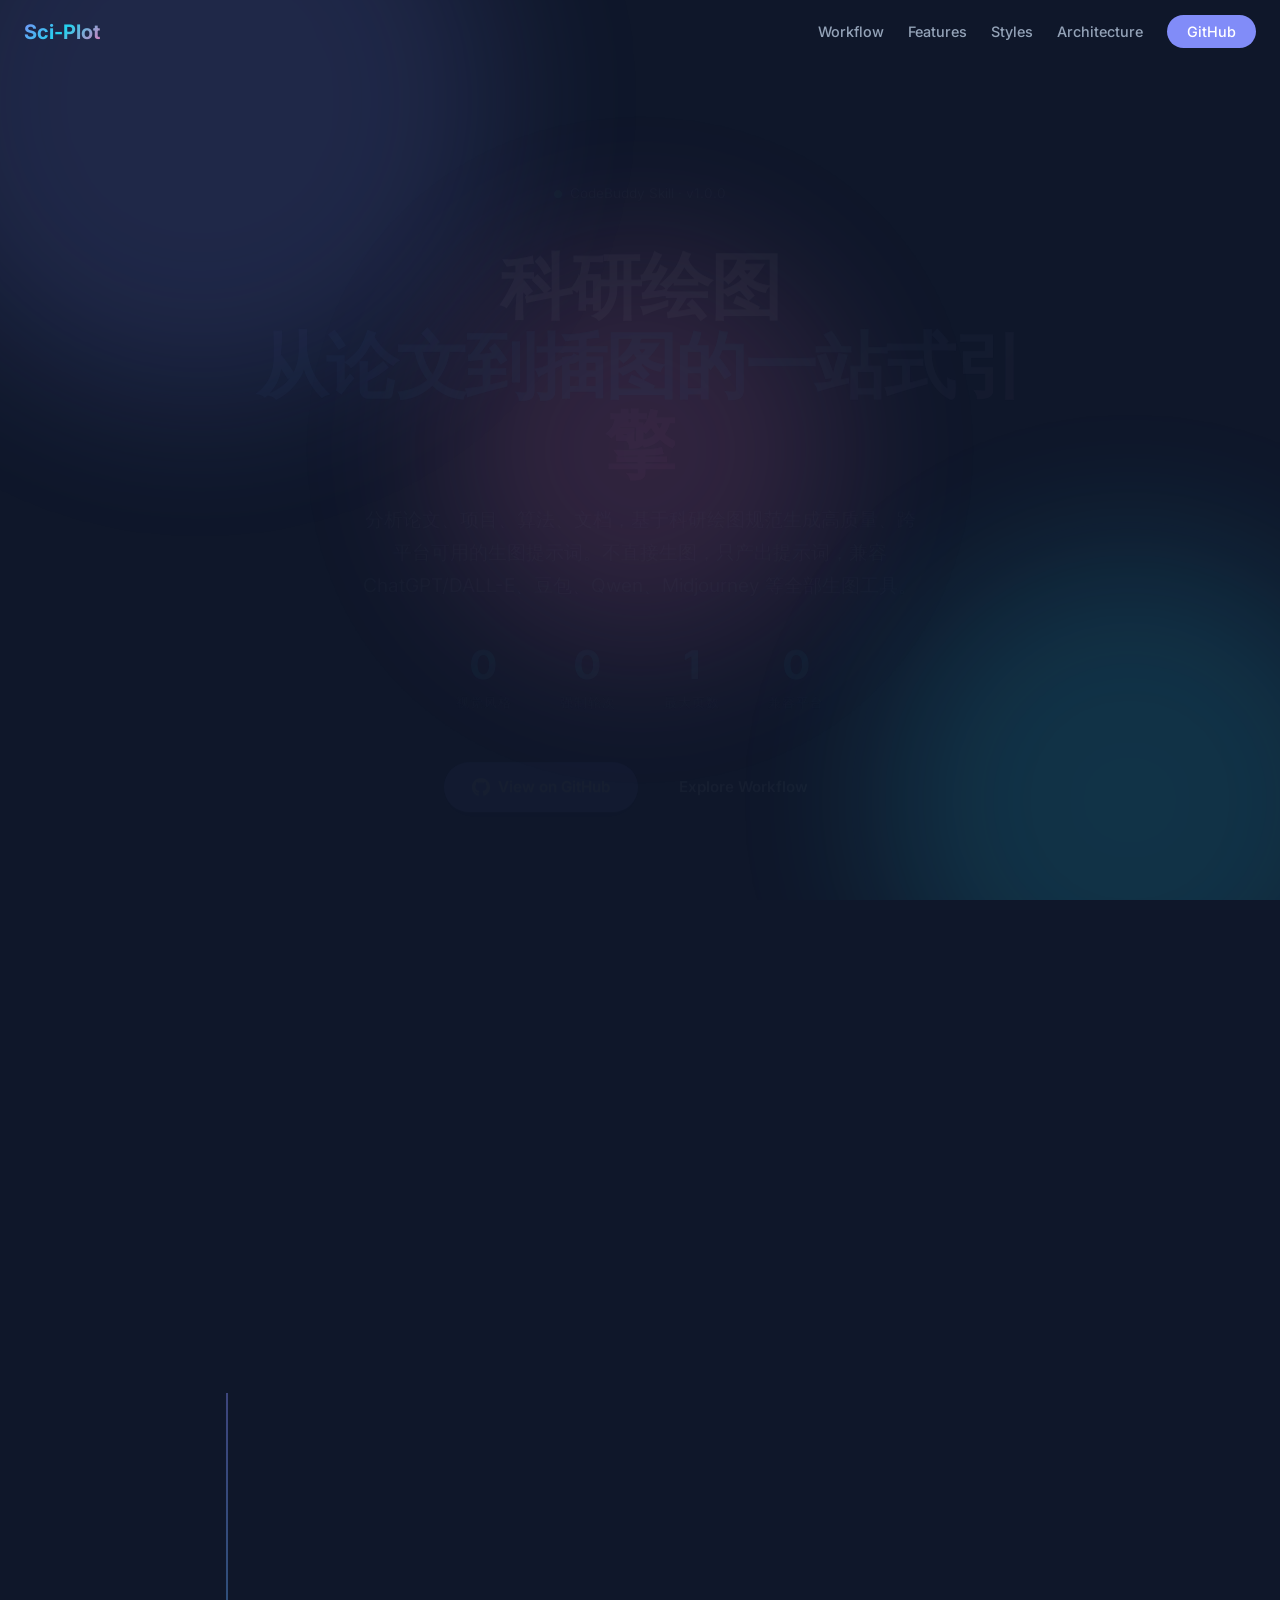
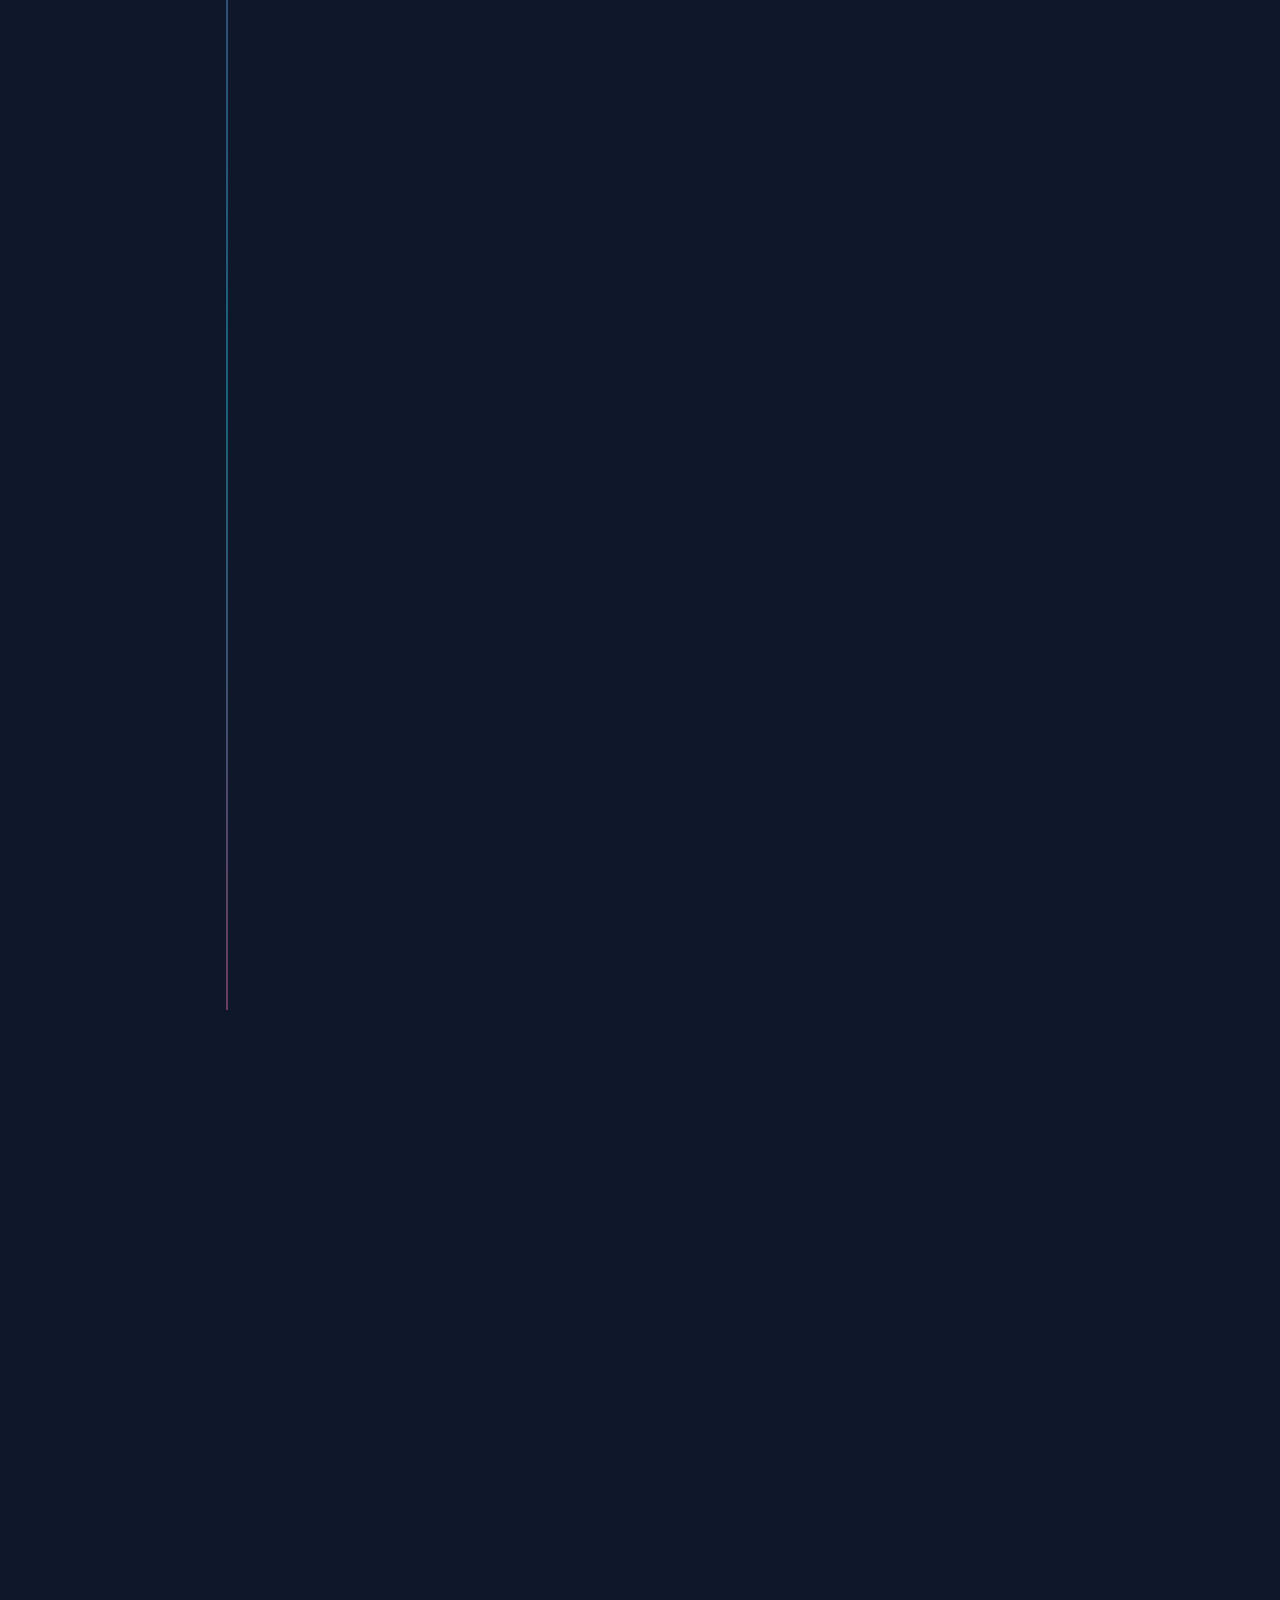
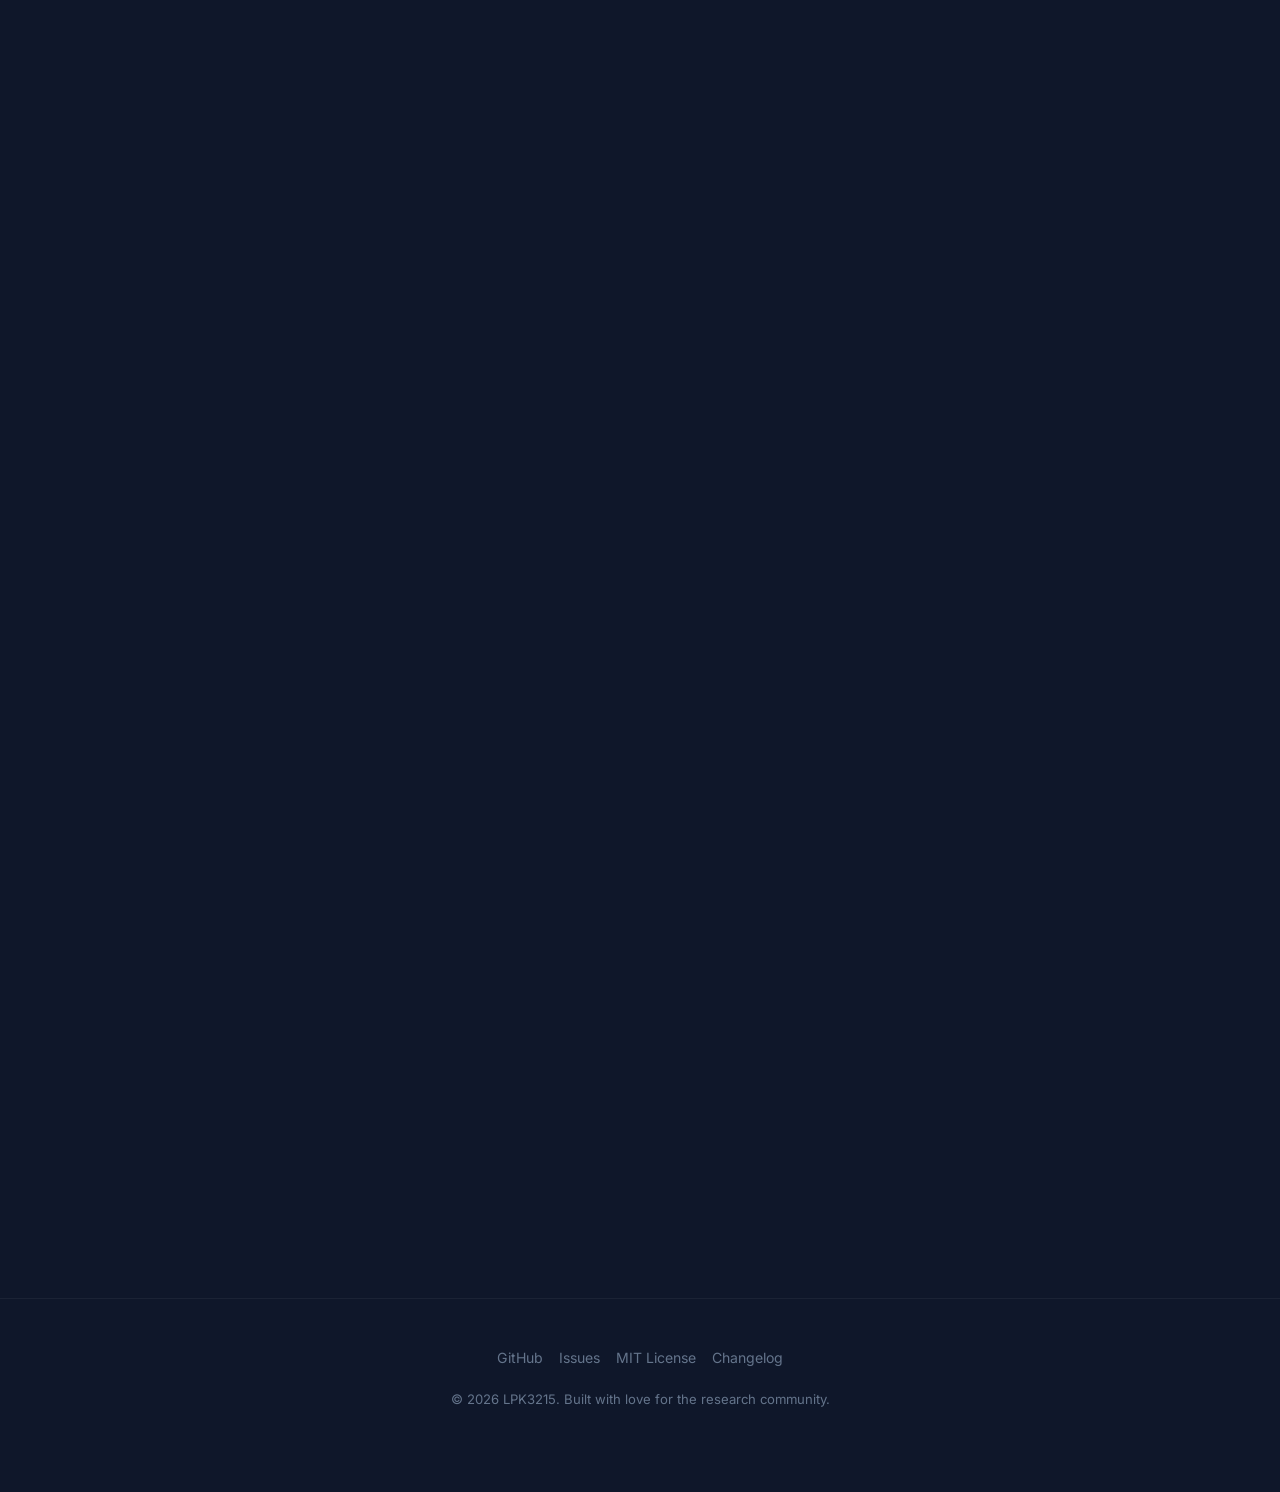
==== index.html @ 409556b0 "feat: add index.html redirect and live demo links - Added index.html as landing page with auto-redir" ====
<!DOCTYPE html>
<html lang="en">
<head>
  <meta charset="UTF-8">
  <meta http-equiv="refresh" content="0; url=project_overview.html">
  <meta name="viewport" content="width=device-width, initial-scale=1.0">
  <title>Sci-Plot - Scientific Figure Prompt Engine</title>
  <style>
    body {
      margin: 0;
      padding: 0;
      font-family: -apple-system, BlinkMacSystemFont, "Segoe UI", Roboto, sans-serif;
      background: linear-gradient(135deg, #0f172a 0%, #1e293b 100%);
      color: #e2e8f0;
      display: flex;
      align-items: center;
      justify-content: center;
      height: 100vh;
      text-align: center;
    }
    .container {
      max-width: 600px;
      padding: 2rem;
    }
    h1 {
      font-size: 2.5rem;
      margin-bottom: 1rem;
      background: linear-gradient(135deg, #818cf8 0%, #c084fc 100%);
      -webkit-background-clip: text;
      -webkit-text-fill-color: transparent;
      background-clip: text;
    }
    p {
      font-size: 1.1rem;
      color: #94a3b8;
      margin-bottom: 2rem;
    }
    .spinner {
      width: 40px;
      height: 40px;
      margin: 0 auto;
      border: 4px solid rgba(129, 140, 248, 0.2);
      border-top-color: #818cf8;
      border-radius: 50%;
      animation: spin 1s linear infinite;
    }
    @keyframes spin {
      to { transform: rotate(360deg); }
    }
    a {
      color: #818cf8;
      text-decoration: none;
    }
    a:hover {
      text-decoration: underline;
    }
  </style>
</head>
<body>
  <div class="container">
    <h1>Sci-Plot</h1>
    <p>Scientific Figure Prompt Engine</p>
    <div class="spinner"></div>
    <p style="margin-top: 2rem; font-size: 0.9rem;">
      Redirecting to project overview...<br>
      If not redirected, <a href="project_overview.html">click here</a>
    </p>
  </div>
</body>
</html>
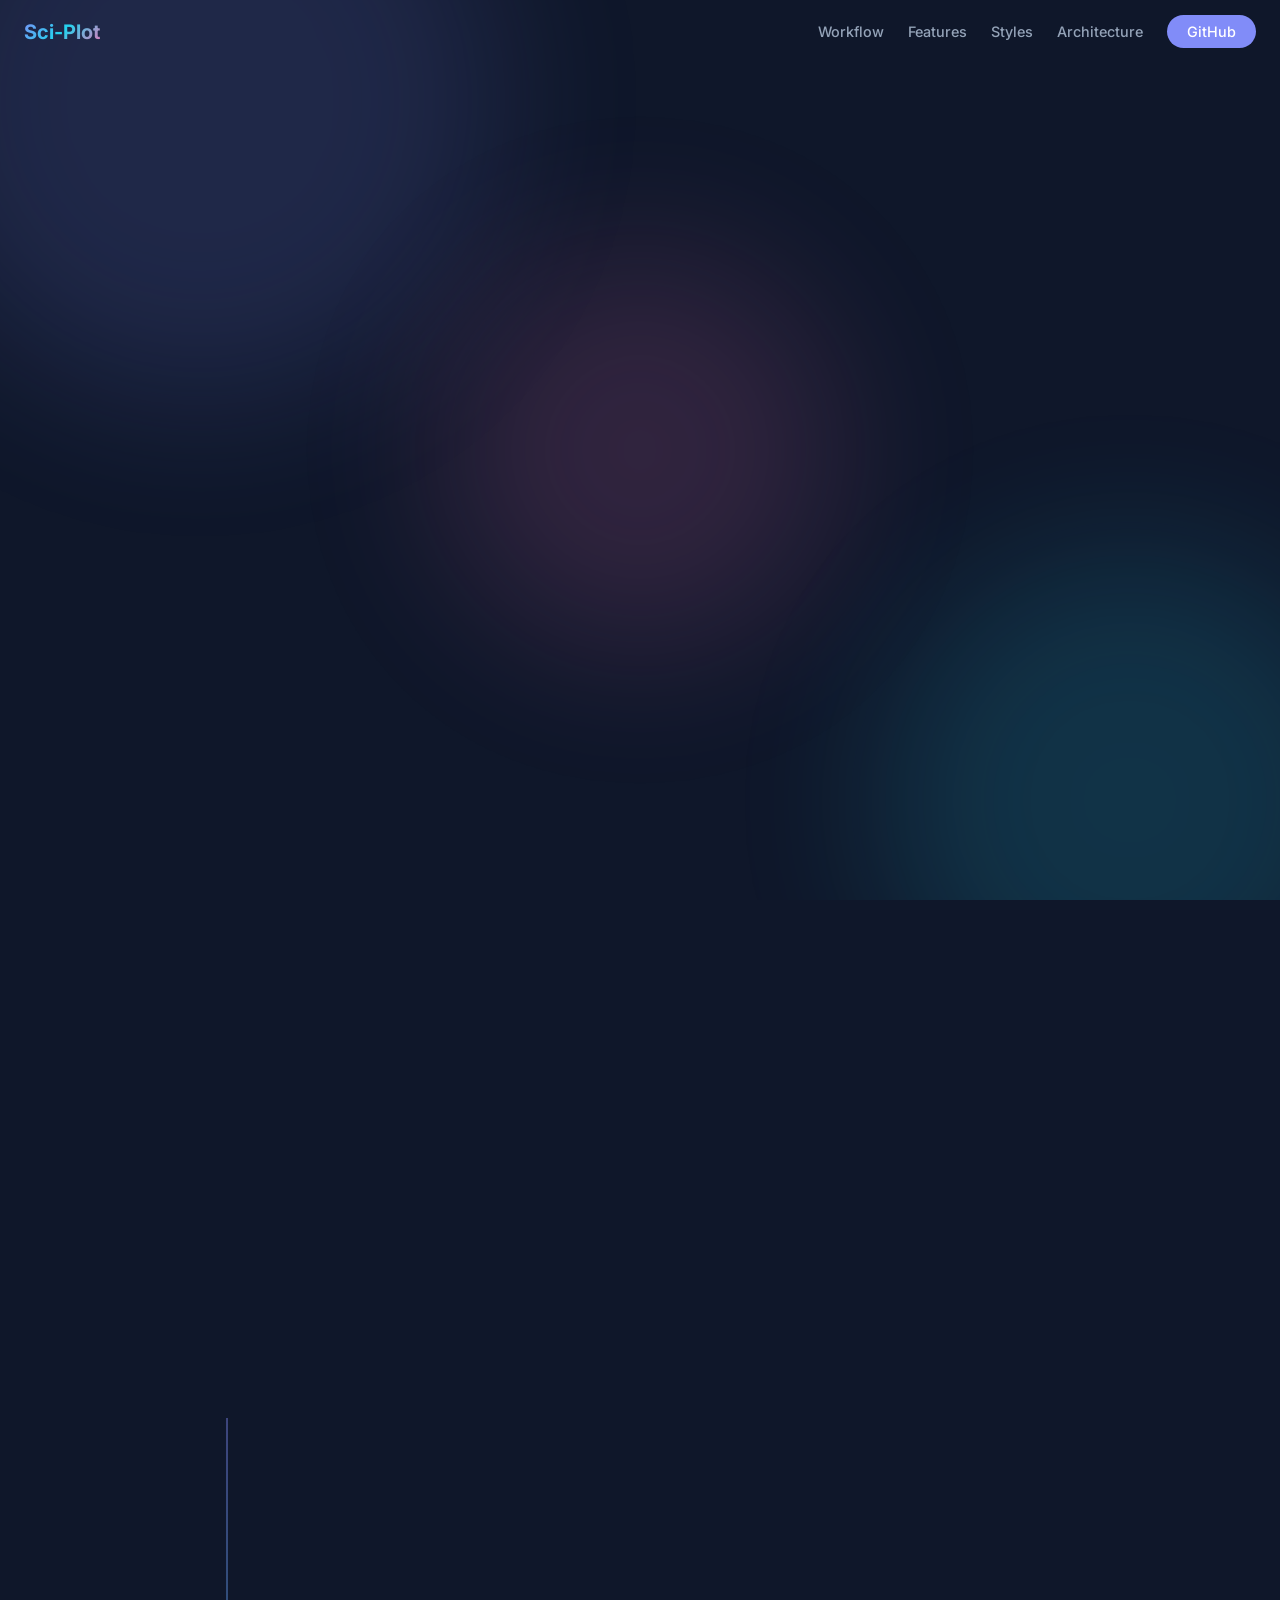
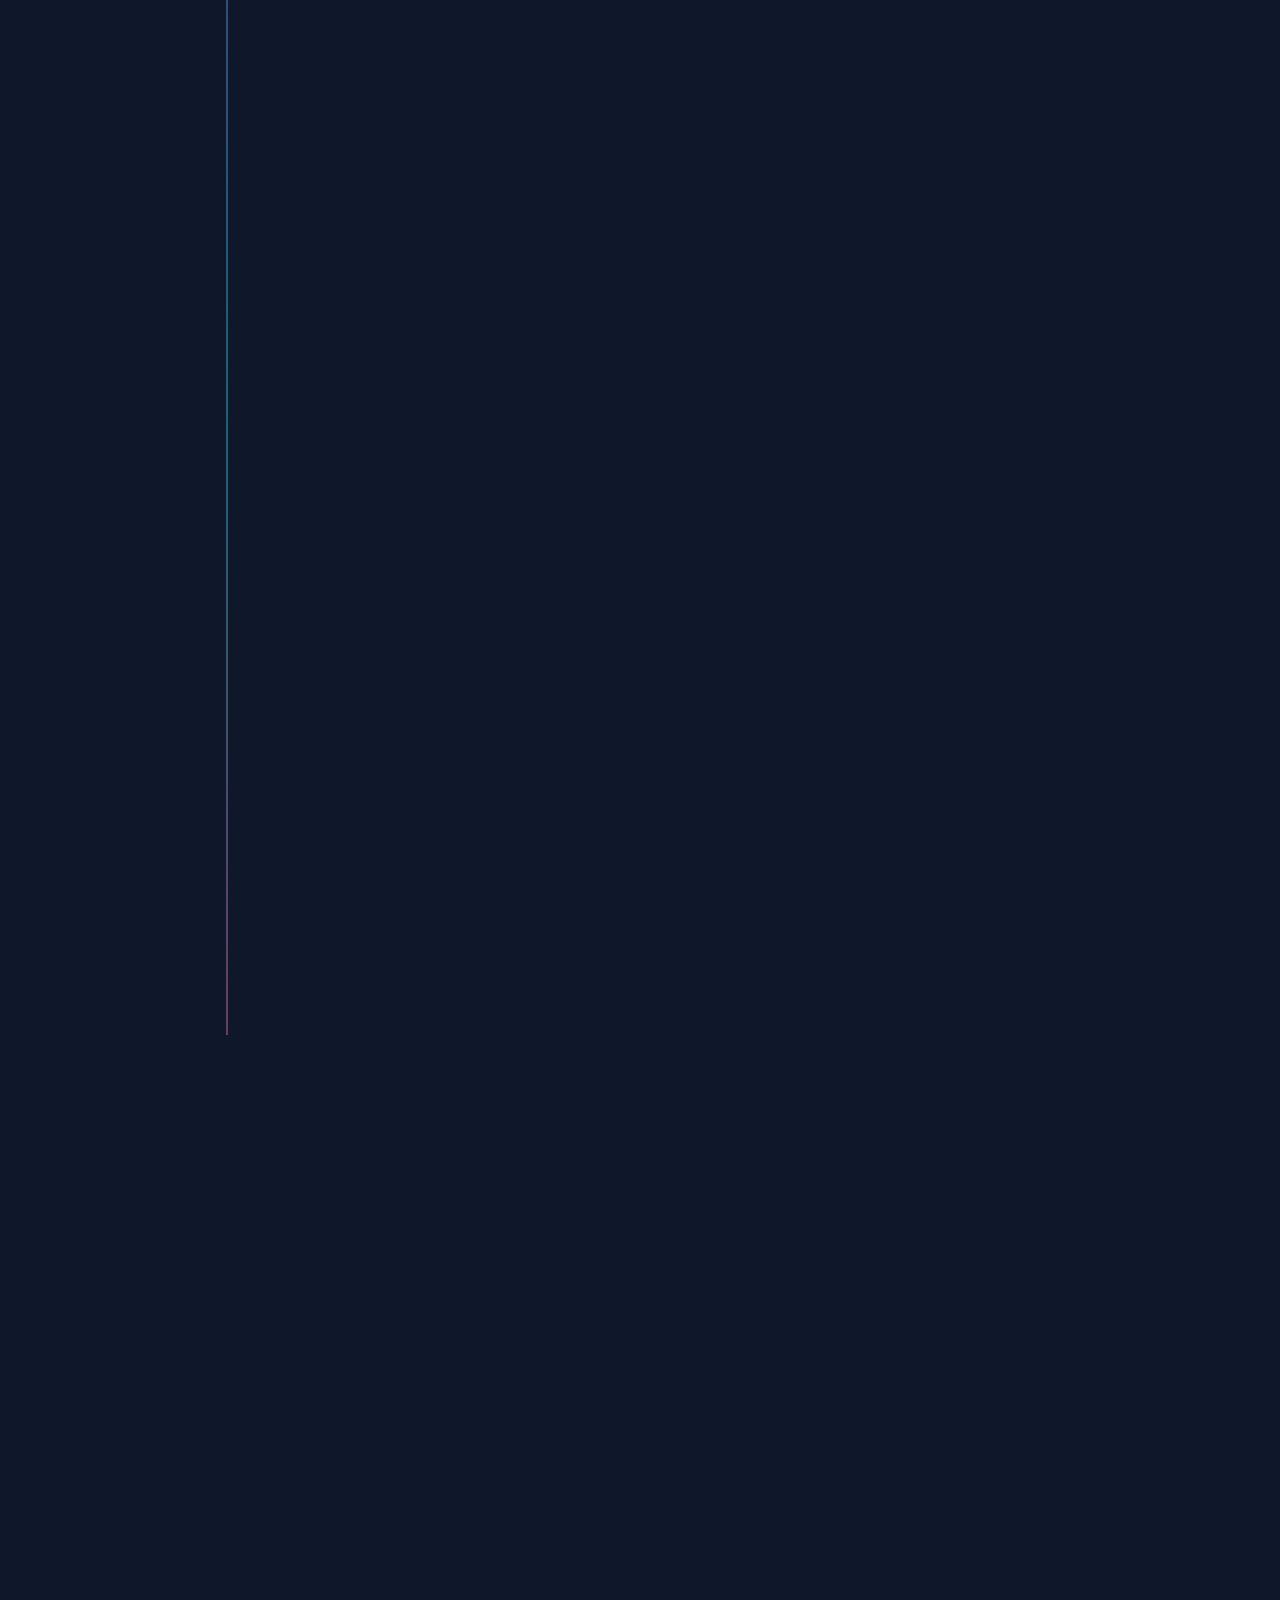
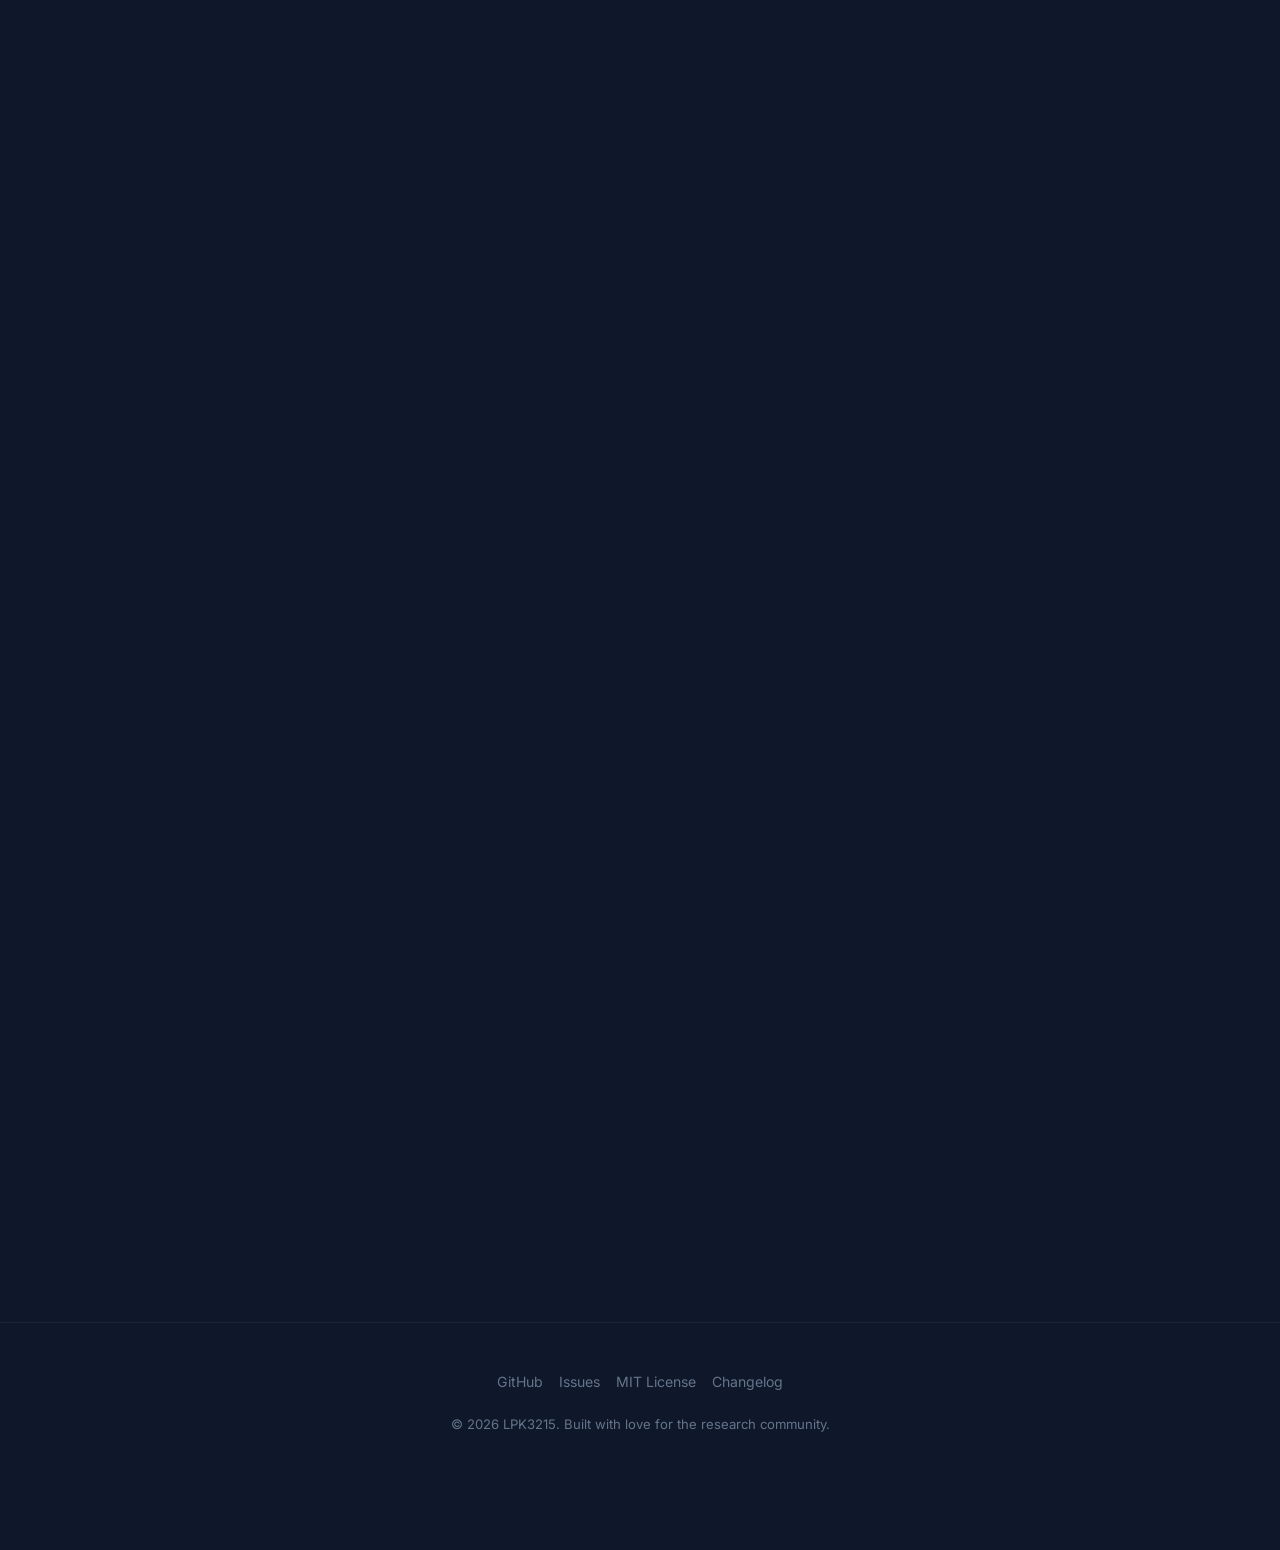
==== commit 7b327084: "feat: add SEO/OG meta tags for social sharing and minor fixes - Add Open Graph, Twitter Card, and SE" ====
--- a/index.html
+++ b/index.html
@@ -5,6 +5,8 @@
   <meta http-equiv="refresh" content="0; url=project_overview.html">
   <meta name="viewport" content="width=device-width, initial-scale=1.0">
   <title>Sci-Plot - Scientific Figure Prompt Engine</title>
+  <meta name="description" content="Sci-Plot — Scientific figure prompt engine. From paper to figure, one stop.">
+  <link rel="icon" type="image/svg+xml" href="data:image/svg+xml,%3Csvg xmlns='http://www.w3.org/2000/svg' viewBox='0 0 100 100'%3E%3Ctext y='.9em' font-size='90'%3E📊%3C/text%3E%3C/svg%3E">
   <style>
     body {
       margin: 0;
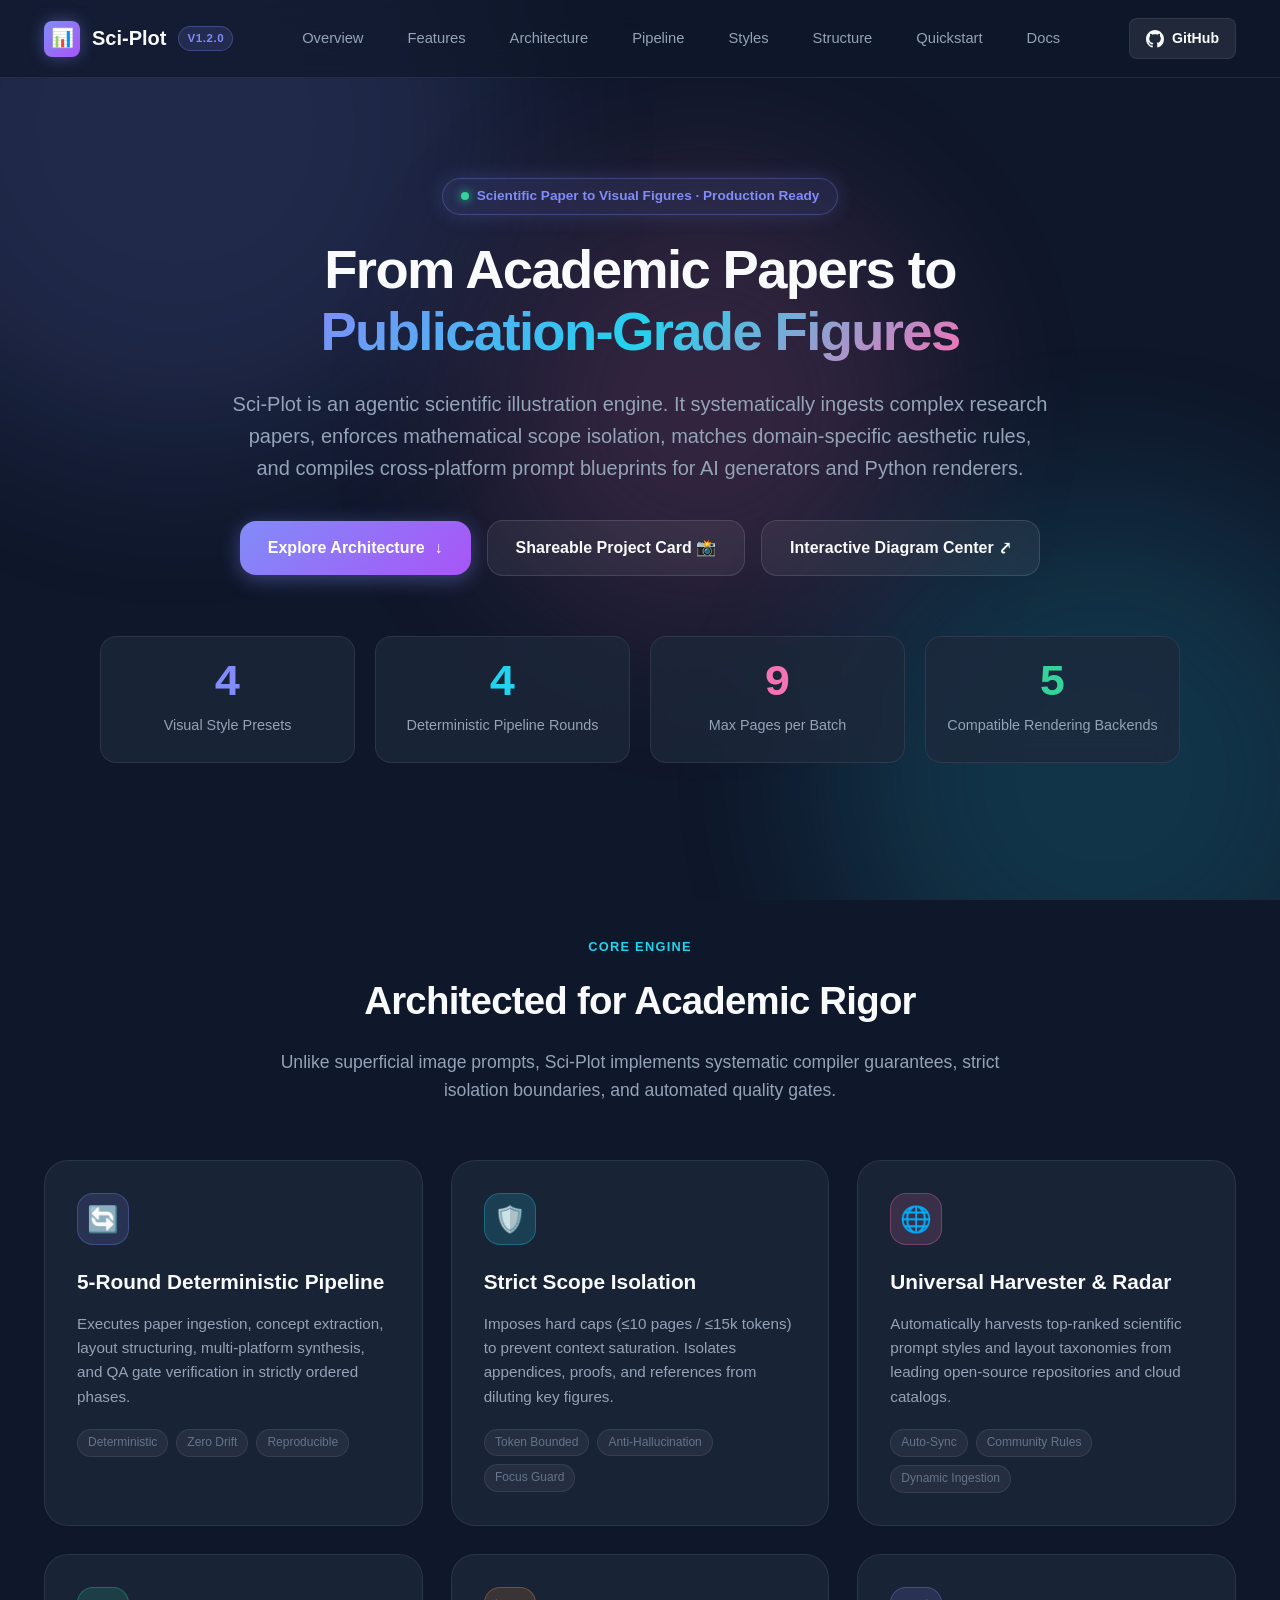
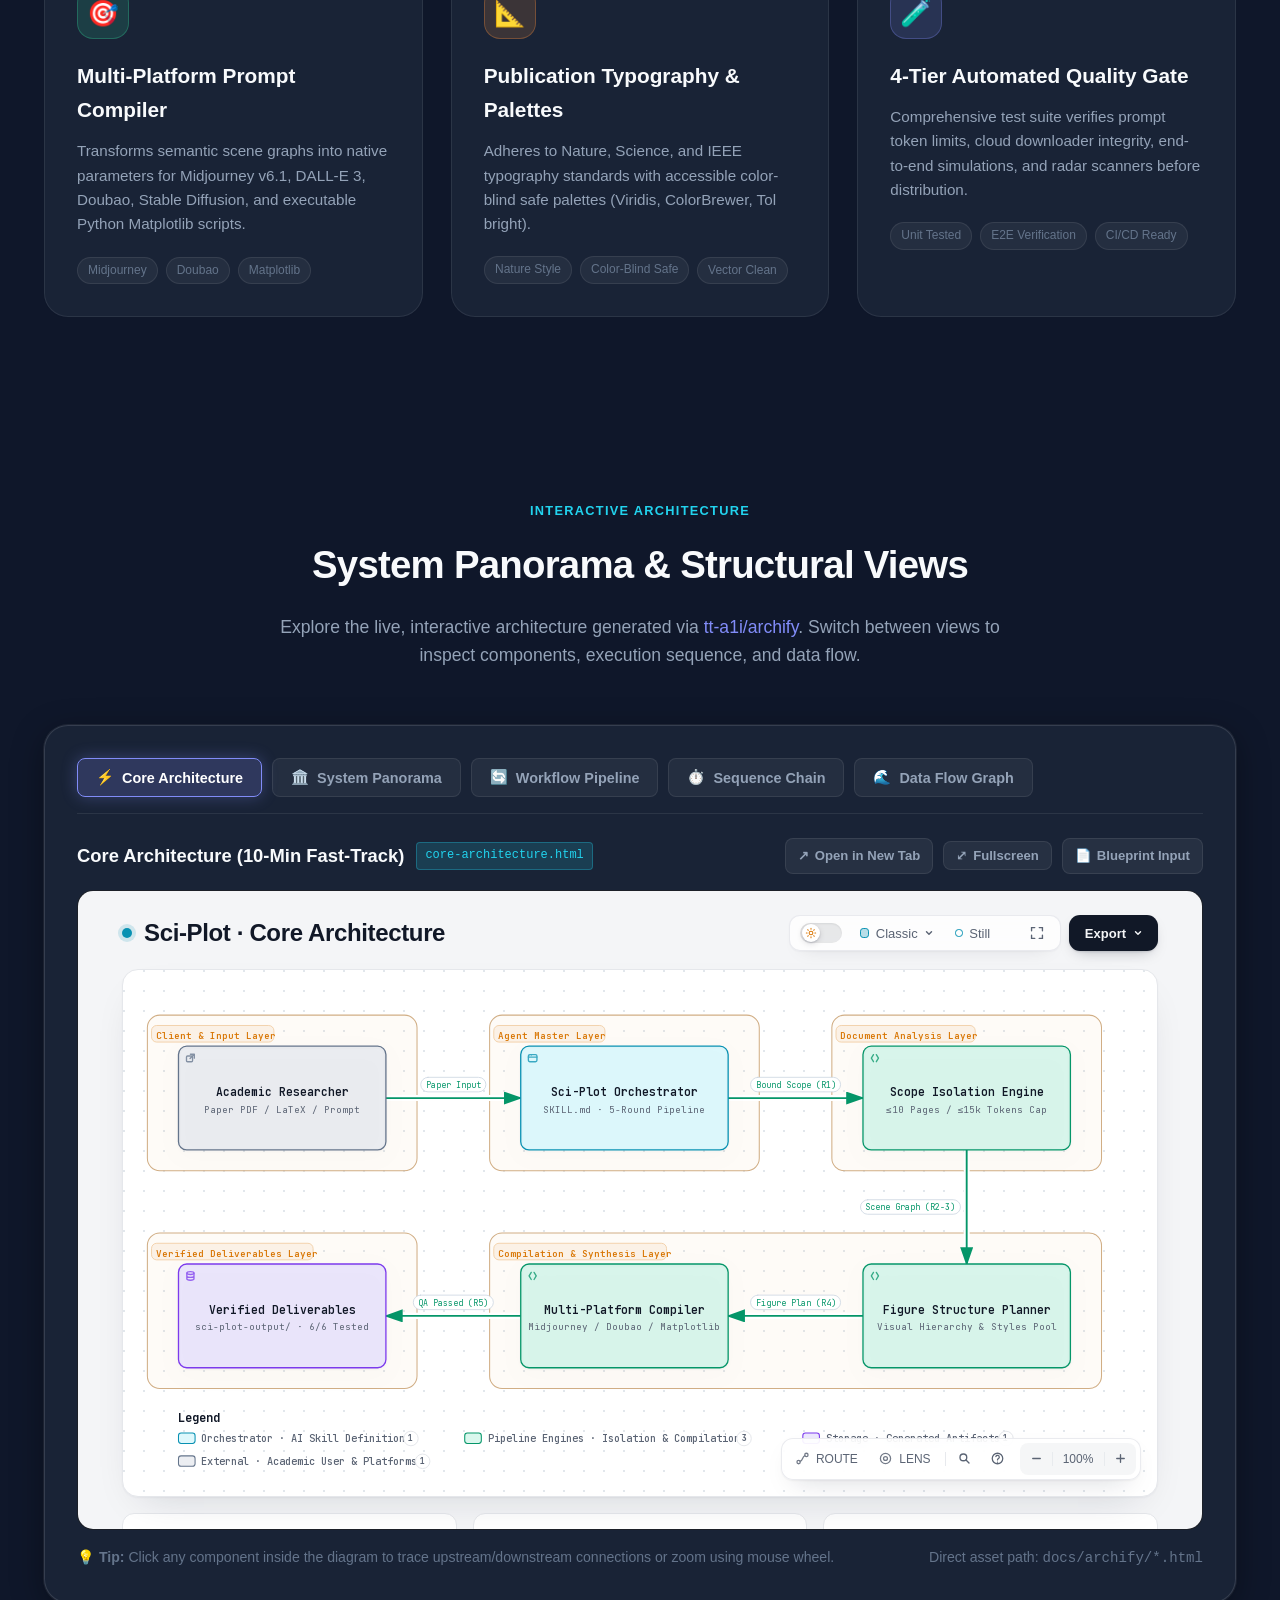
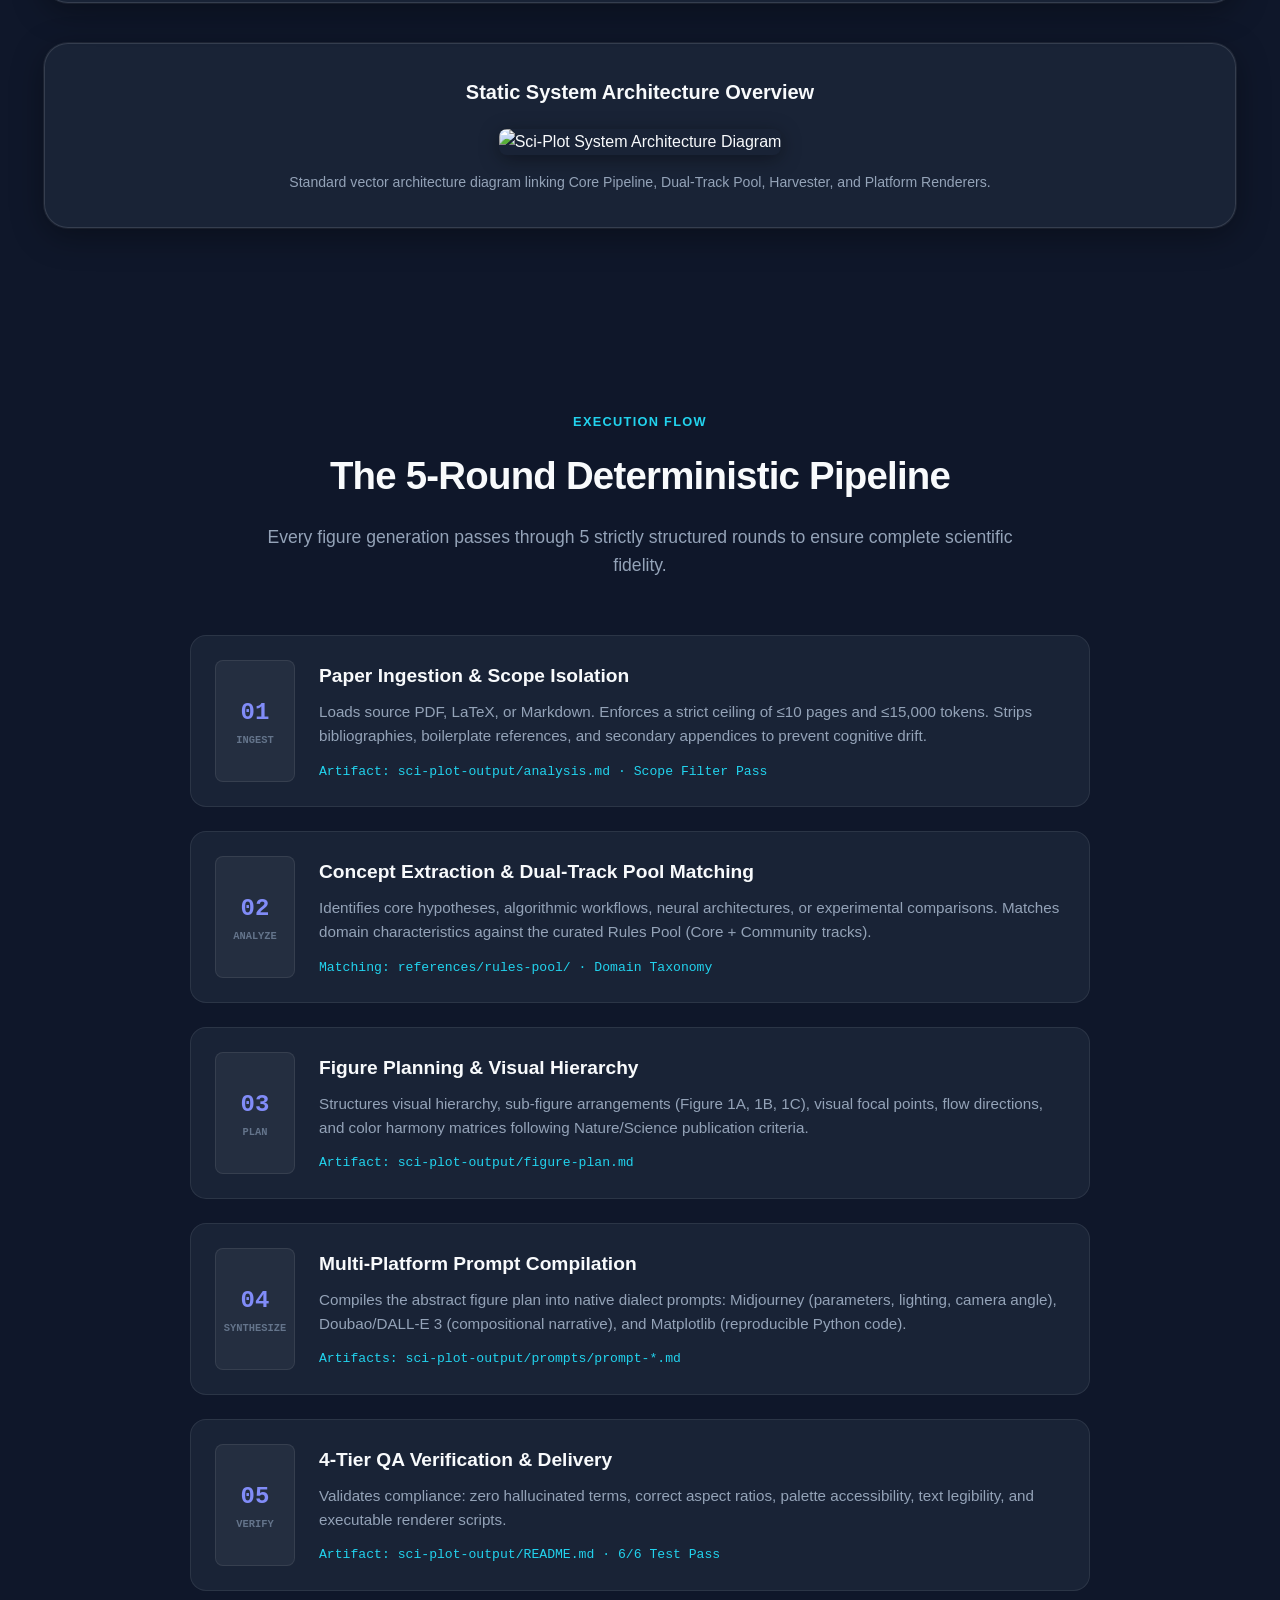
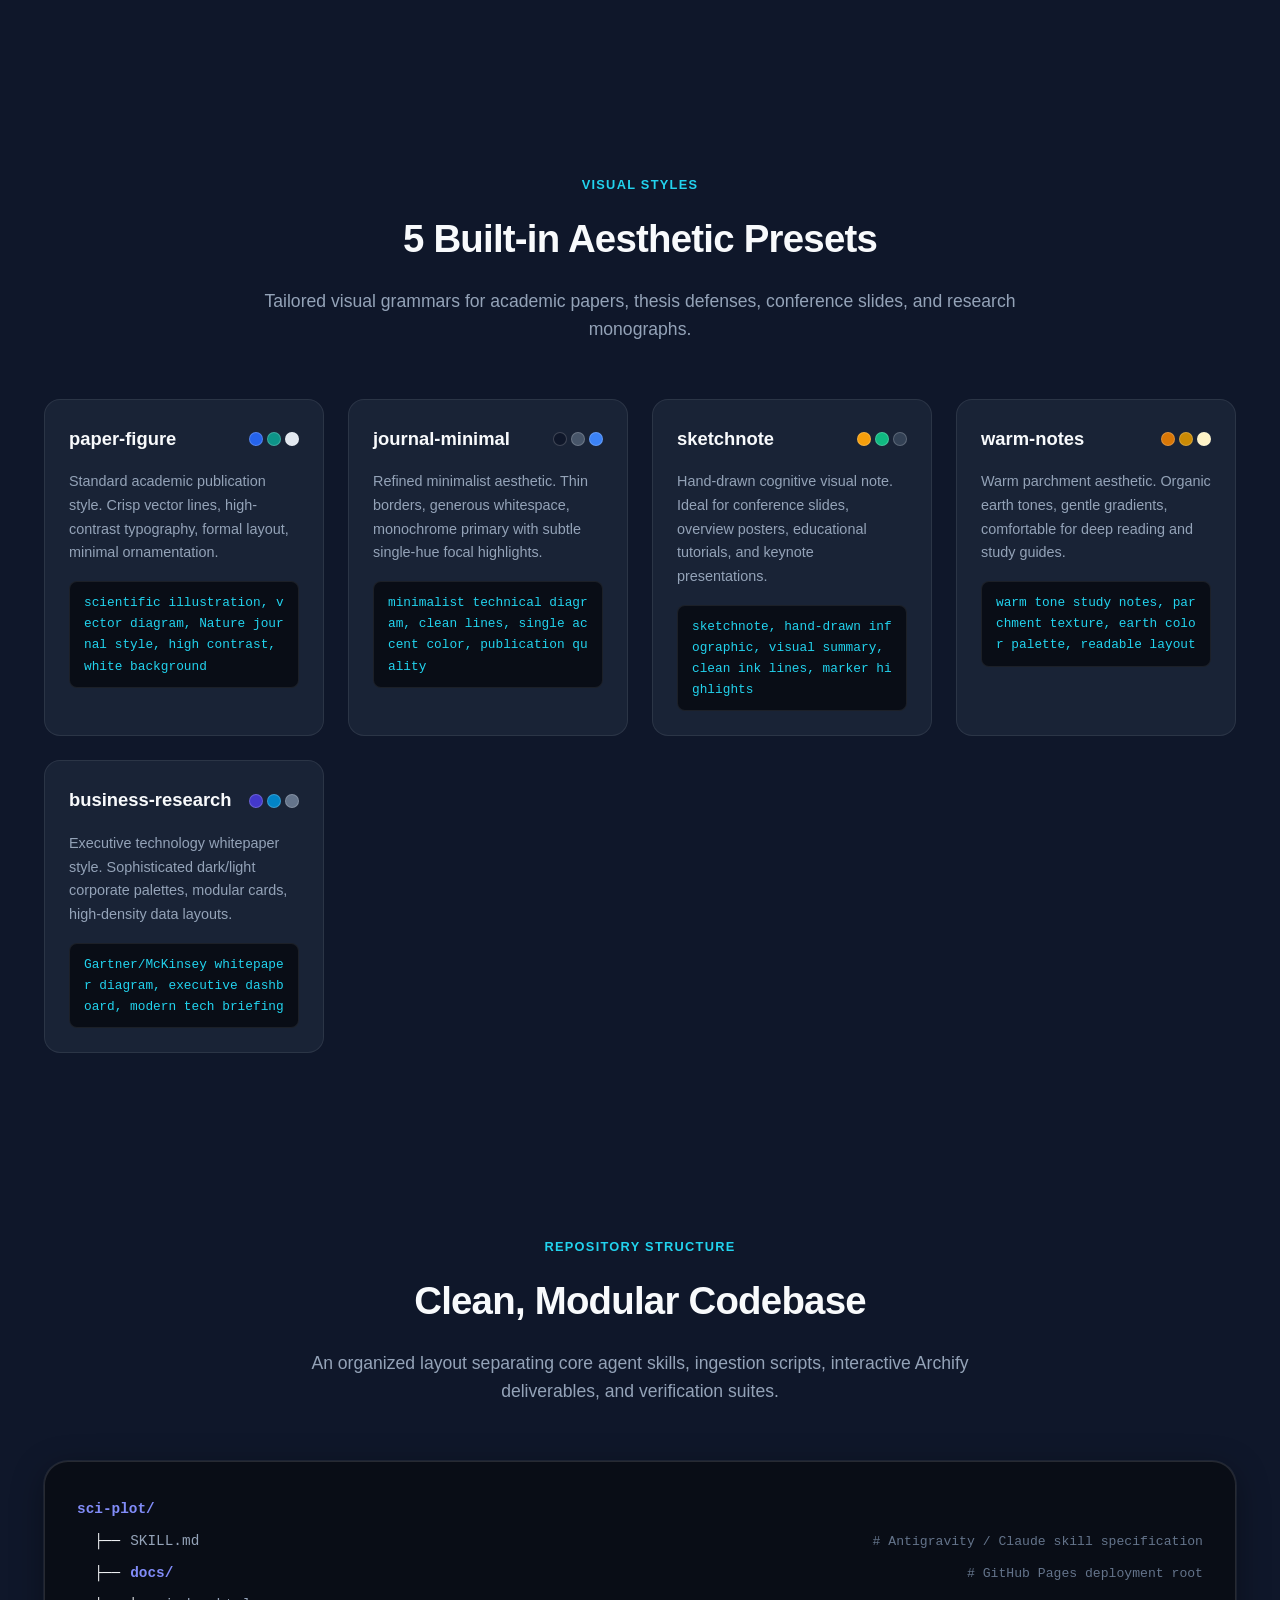
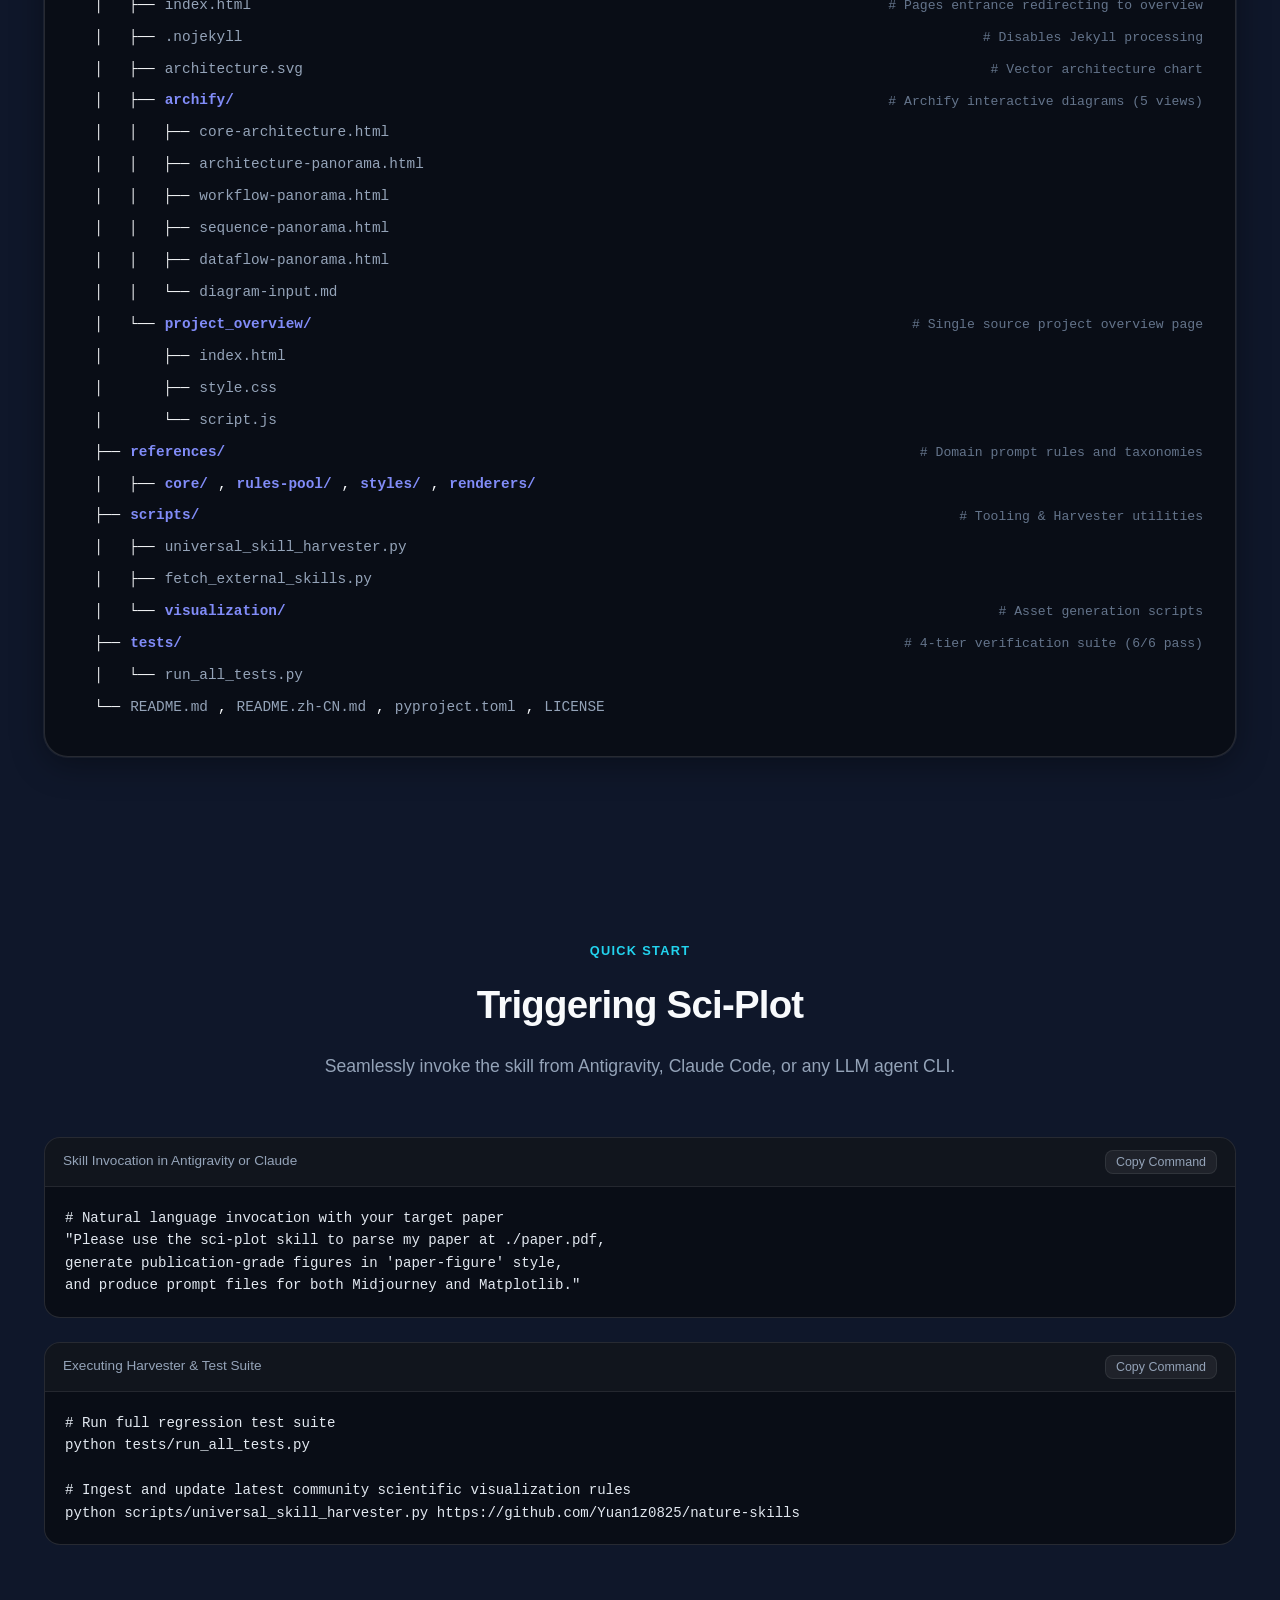
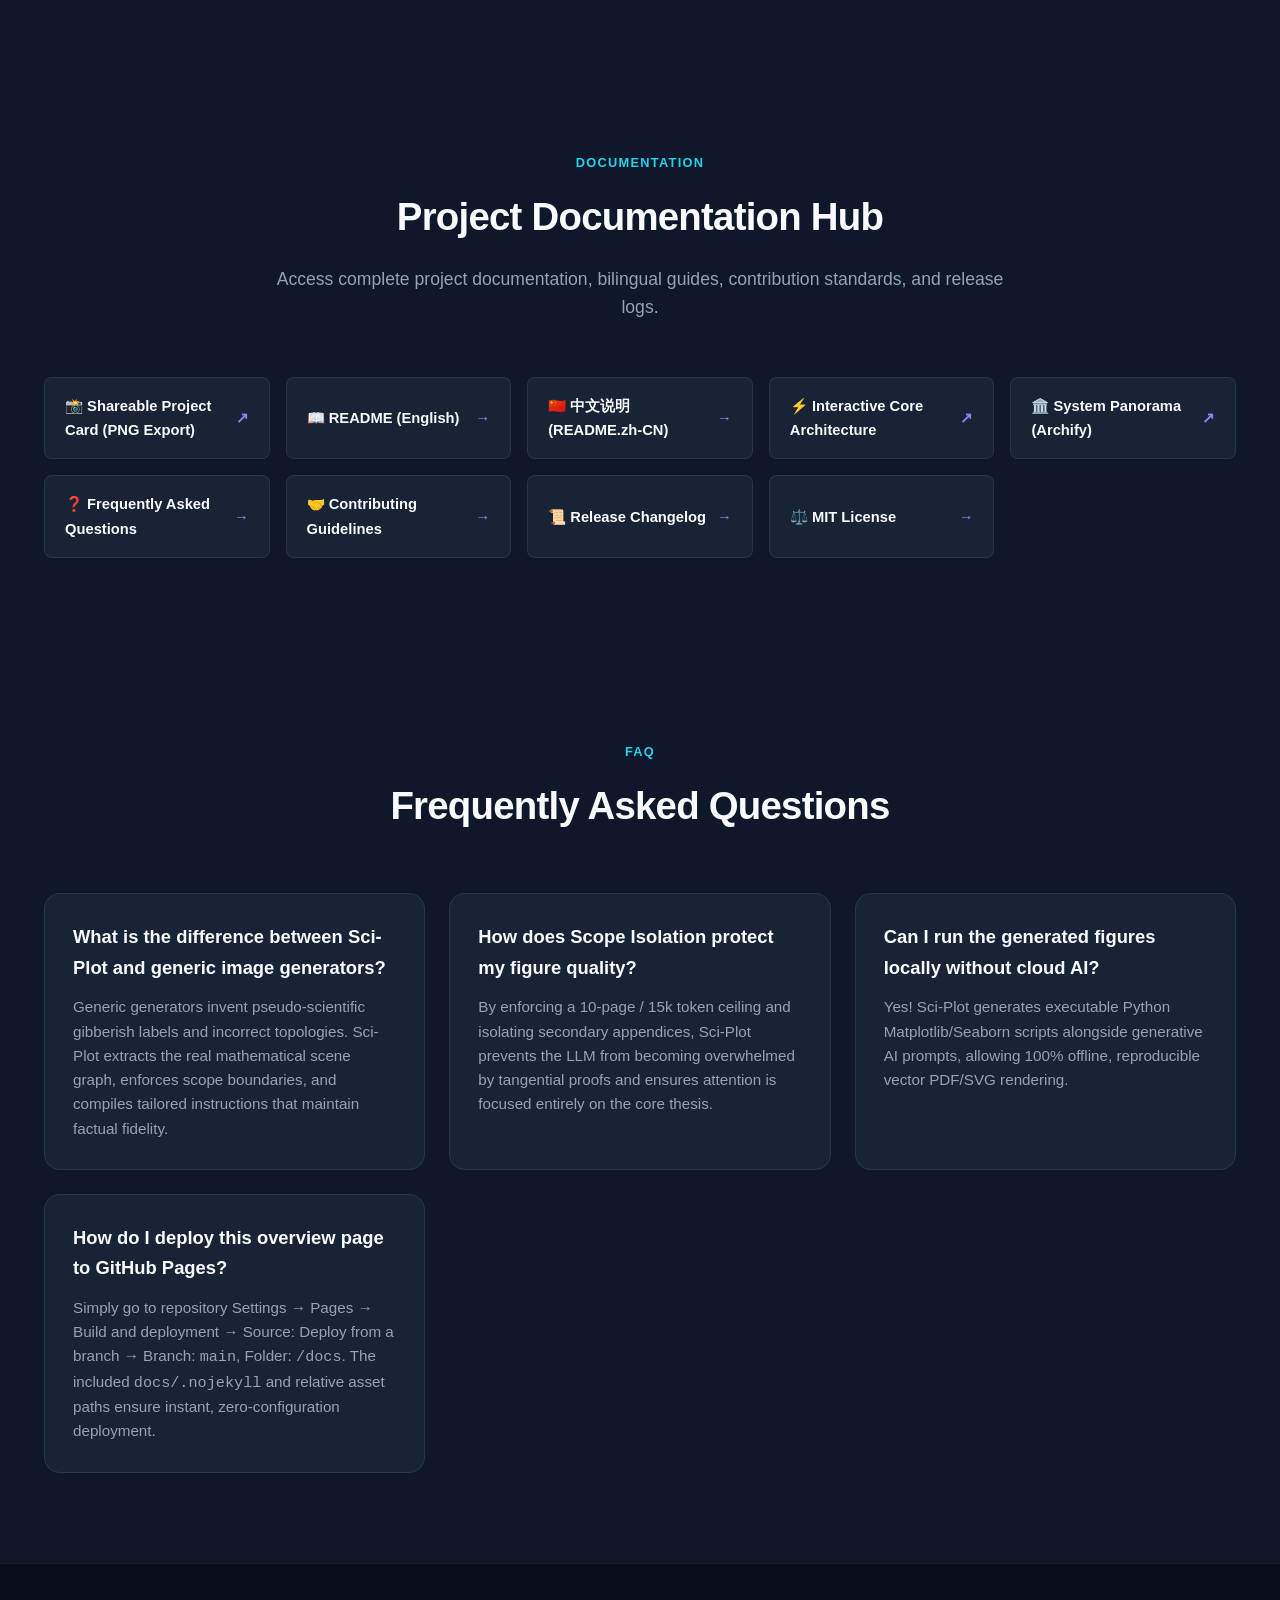
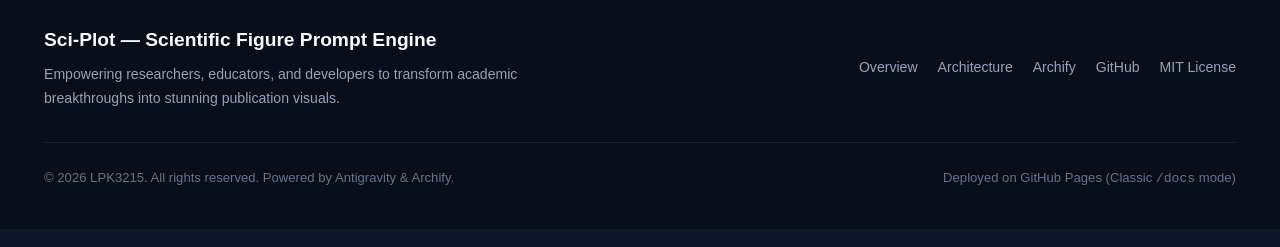
==== commit aad44edc: "docs: standardize open source documentation, archify interactive diagrams, and project overview for " ====
--- a/index.html
+++ b/index.html
@@ -2,7 +2,7 @@
 <html lang="en">
 <head>
   <meta charset="UTF-8">
-  <meta http-equiv="refresh" content="0; url=project_overview.html">
+  <meta http-equiv="refresh" content="0; url=docs/index.html">
   <meta name="viewport" content="width=device-width, initial-scale=1.0">
   <title>Sci-Plot - Scientific Figure Prompt Engine</title>
   <meta name="description" content="Sci-Plot — Scientific figure prompt engine. From paper to figure, one stop.">
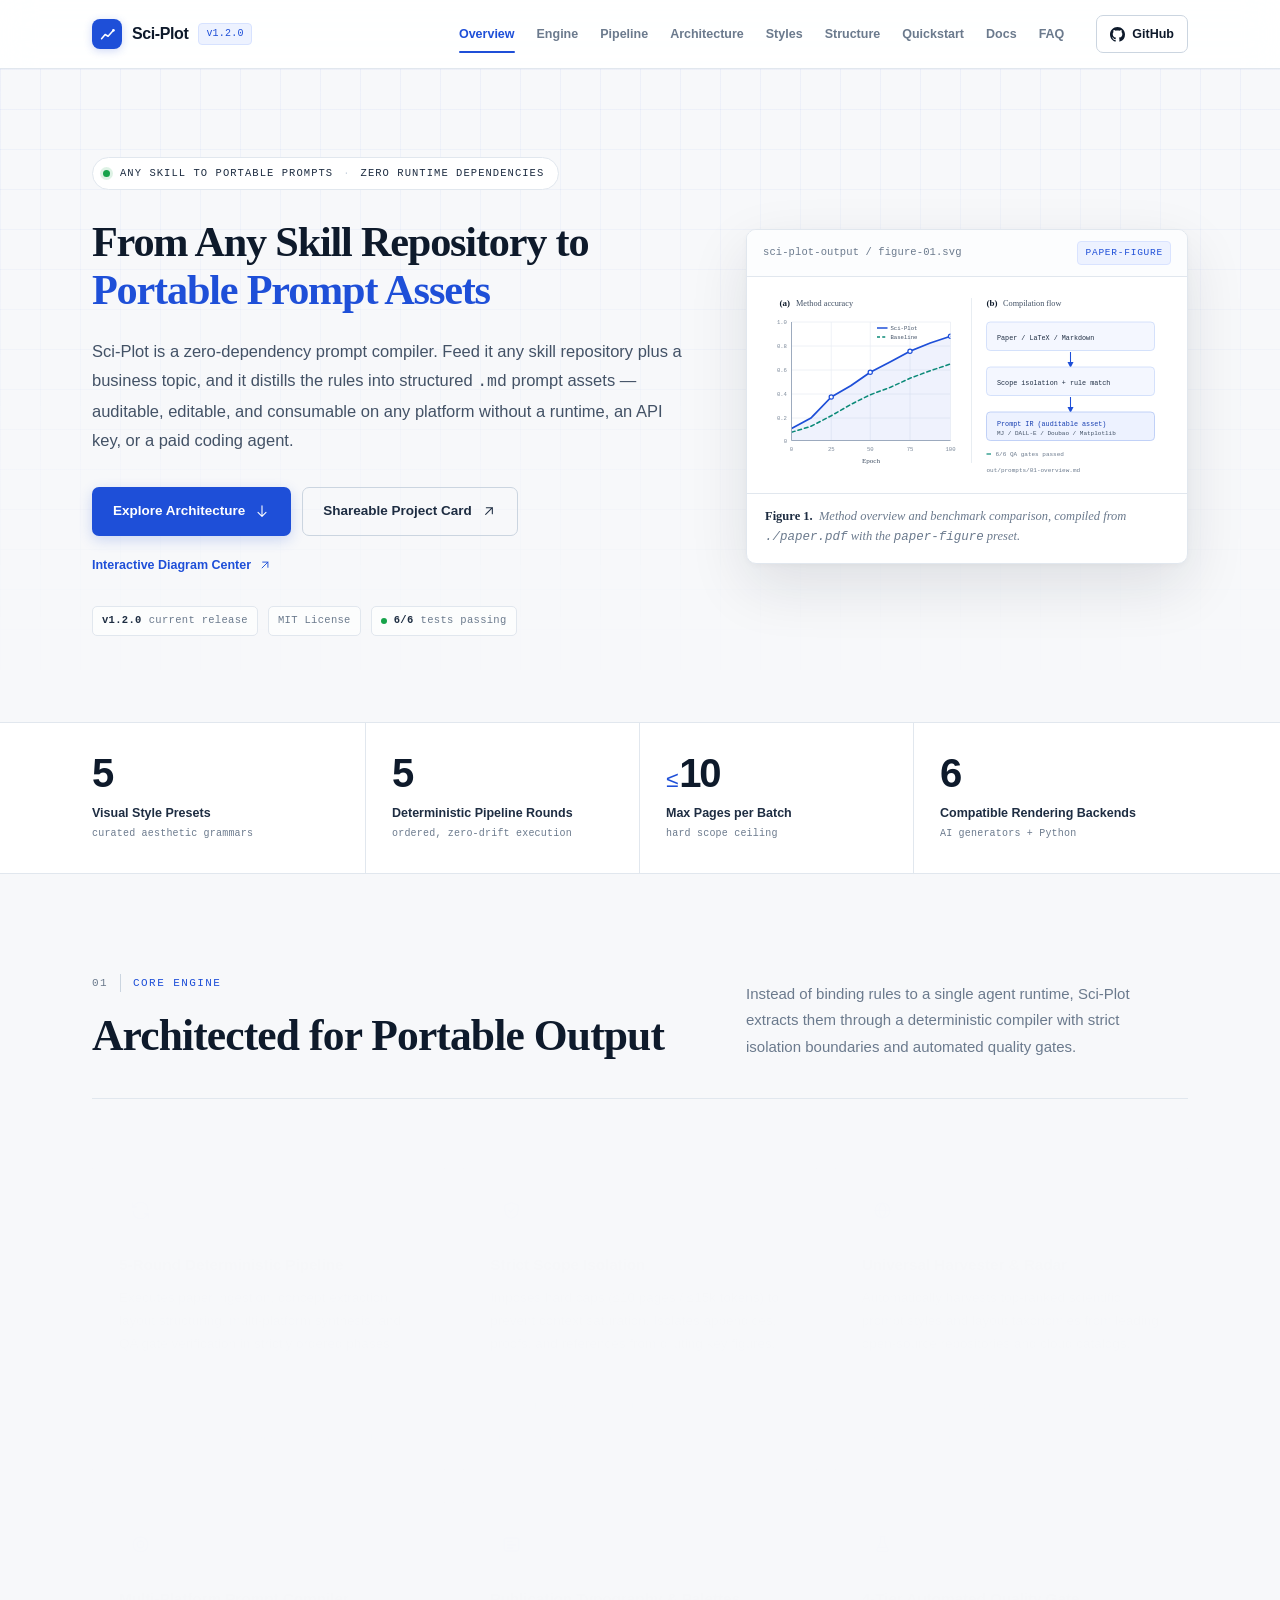
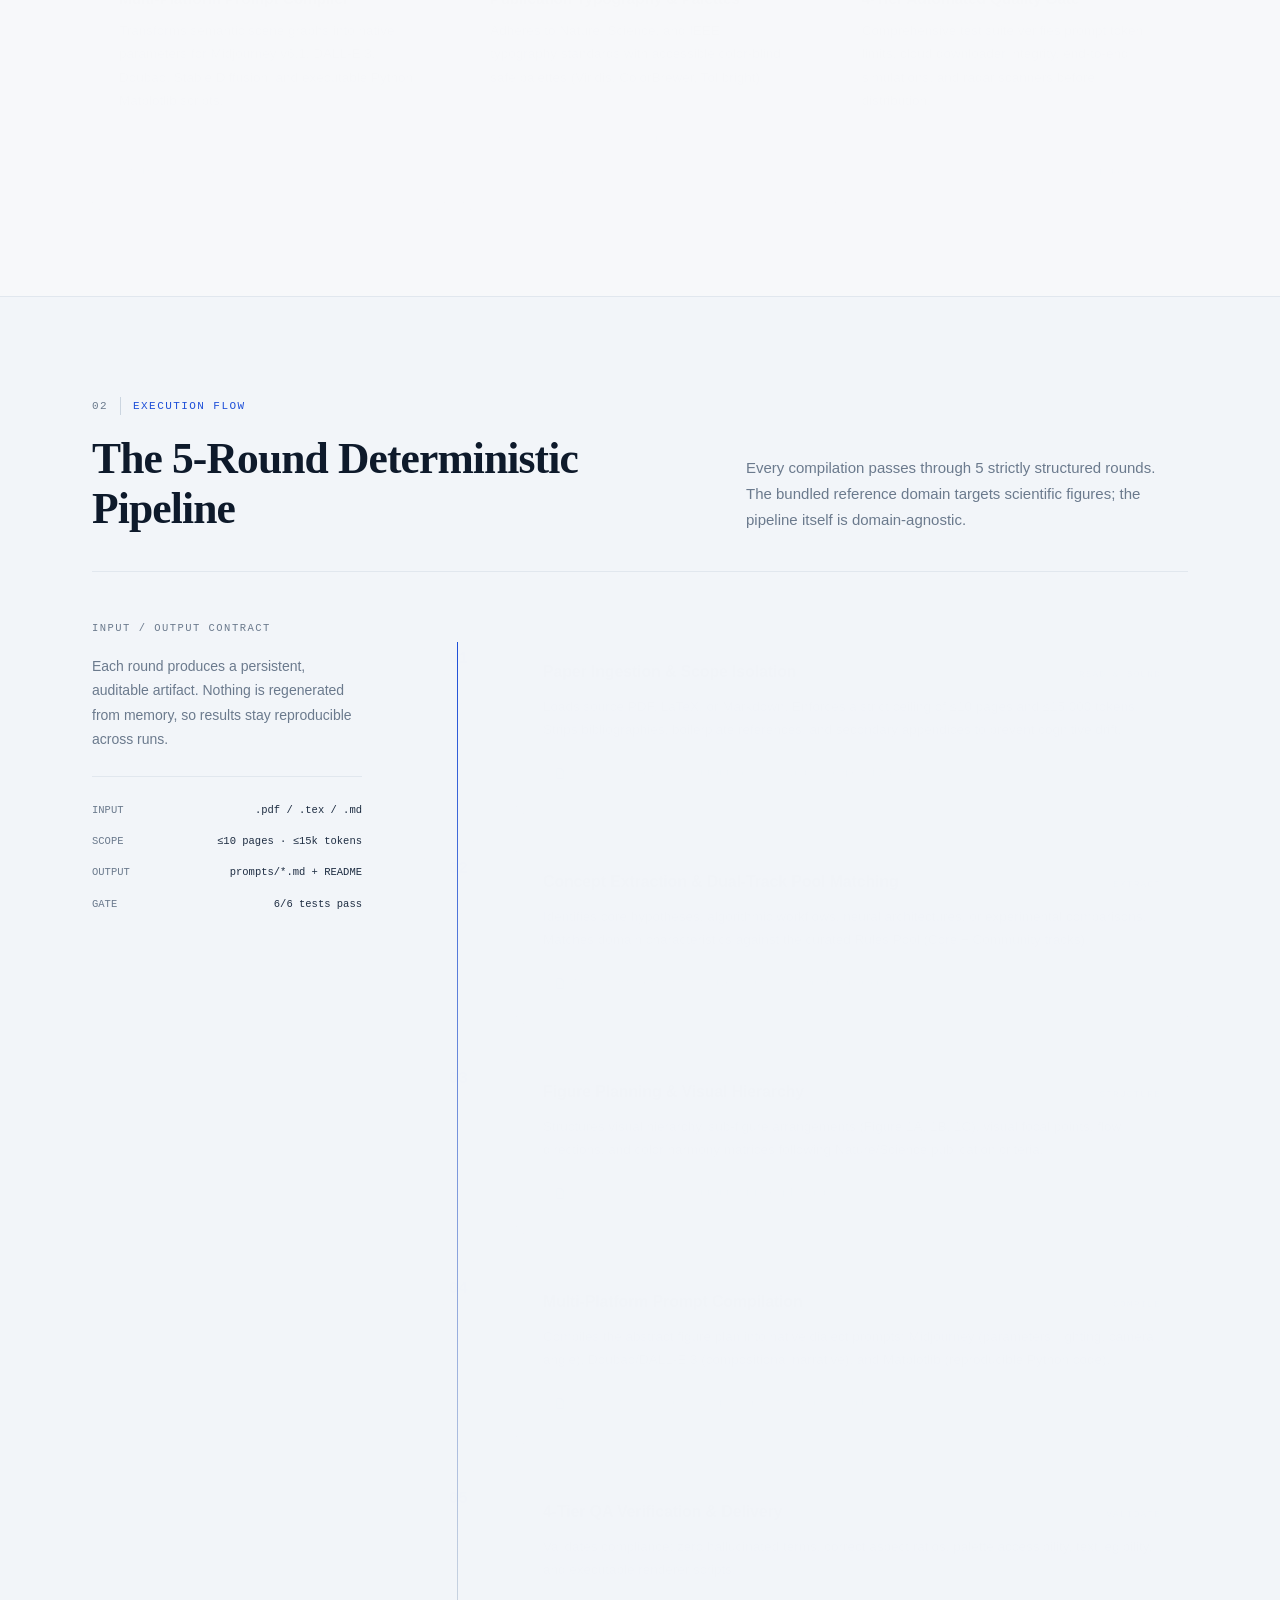
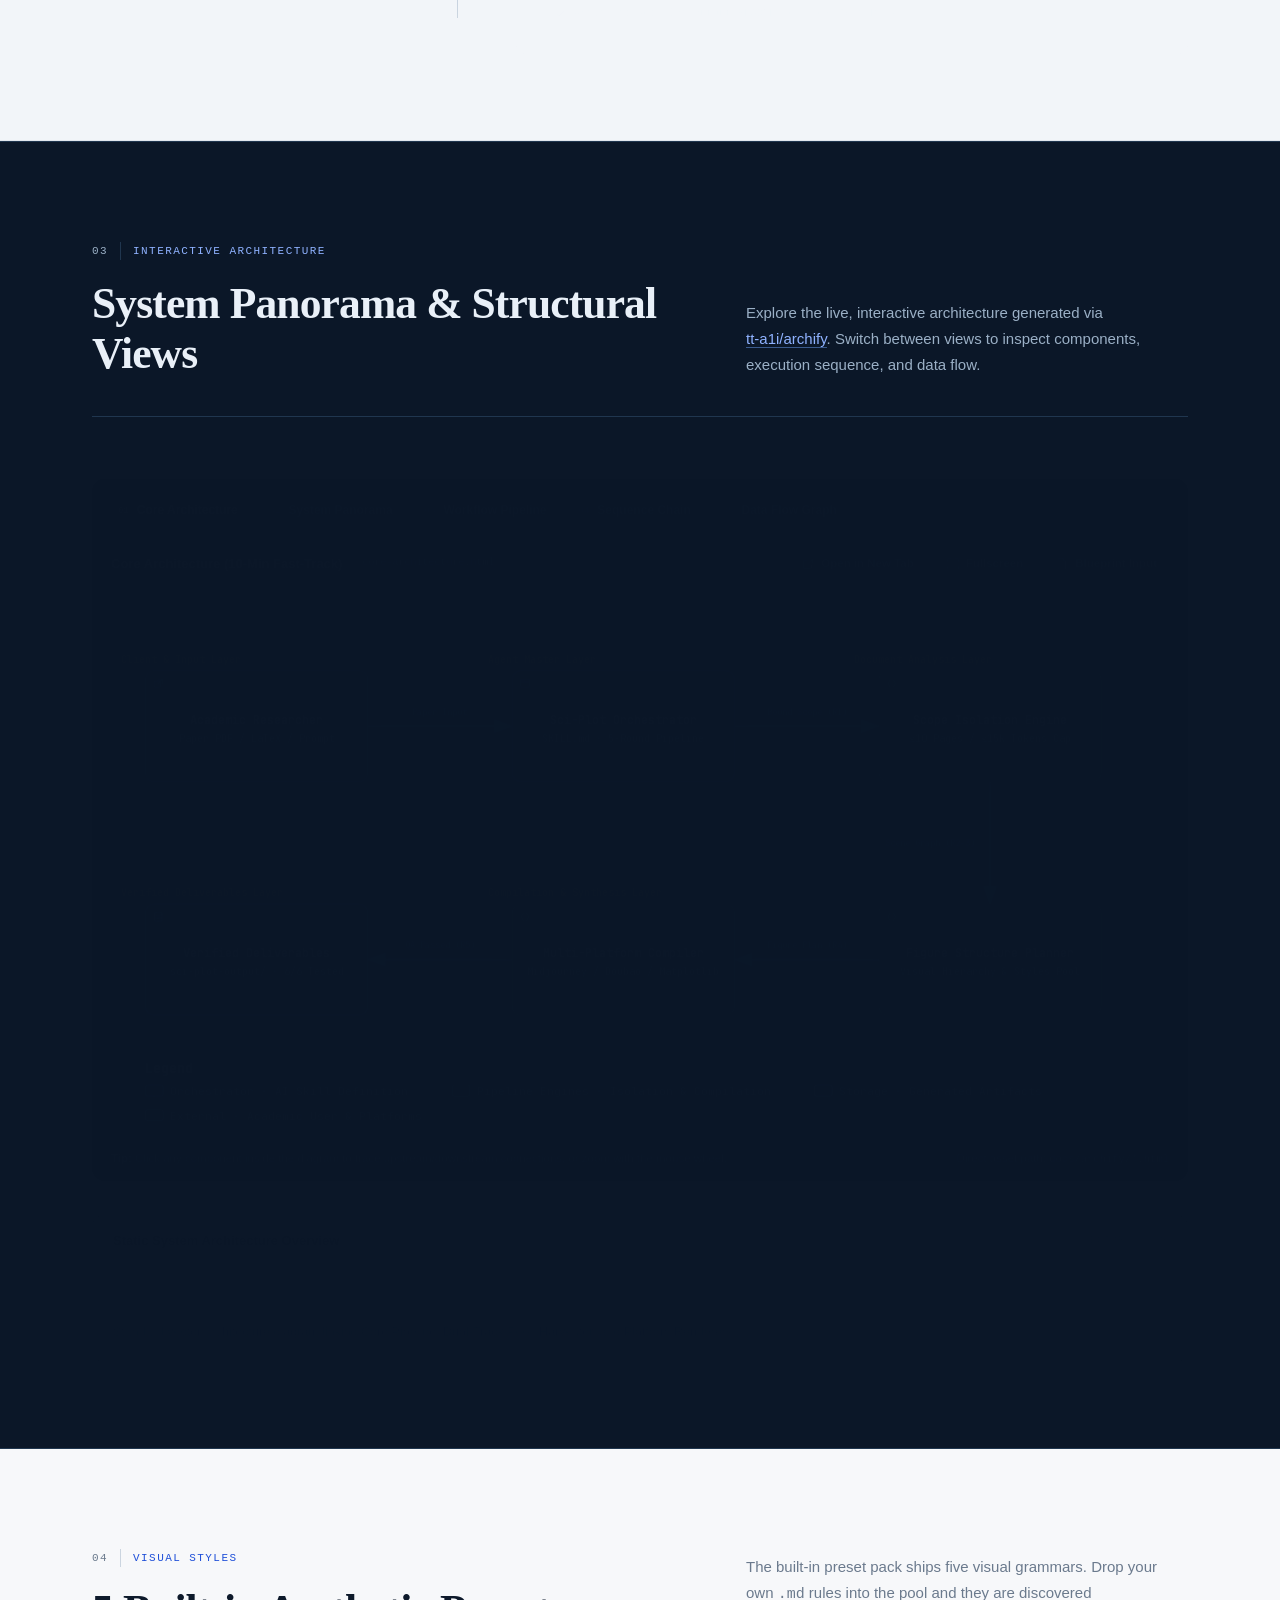
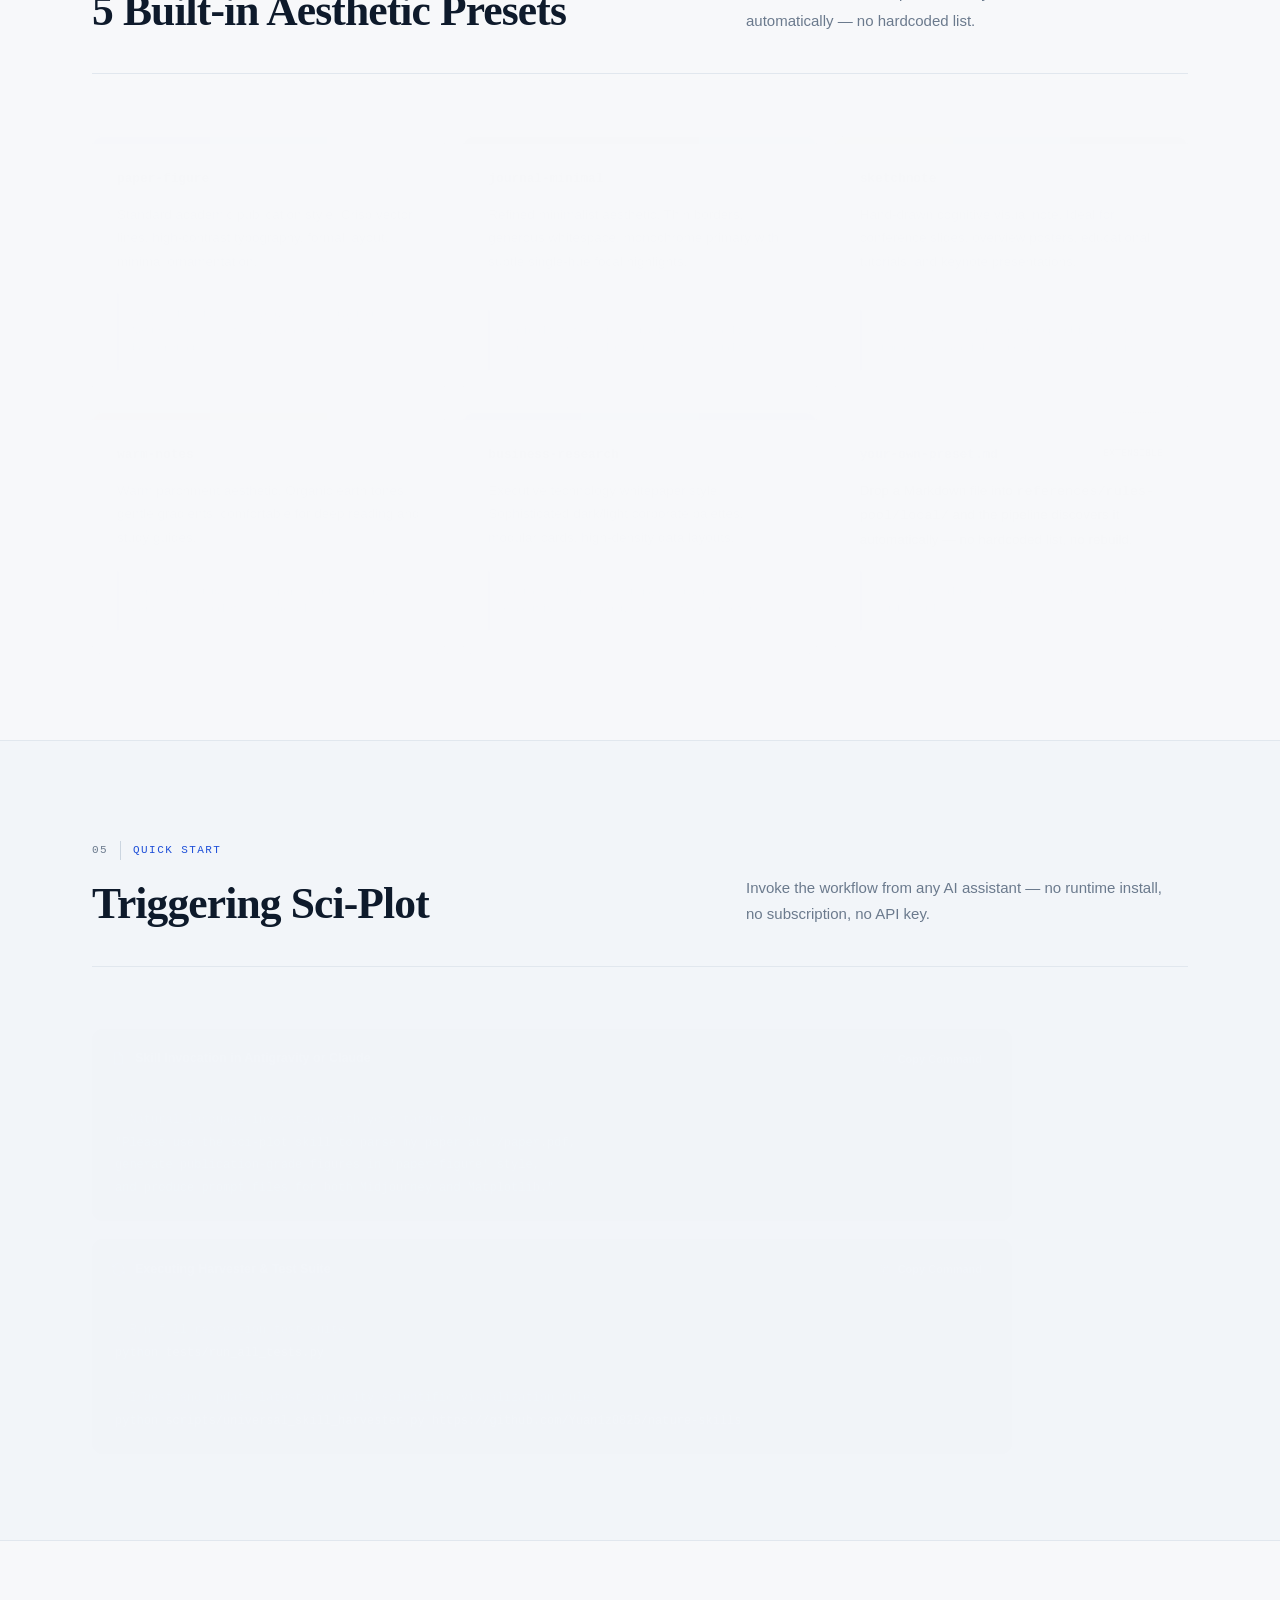
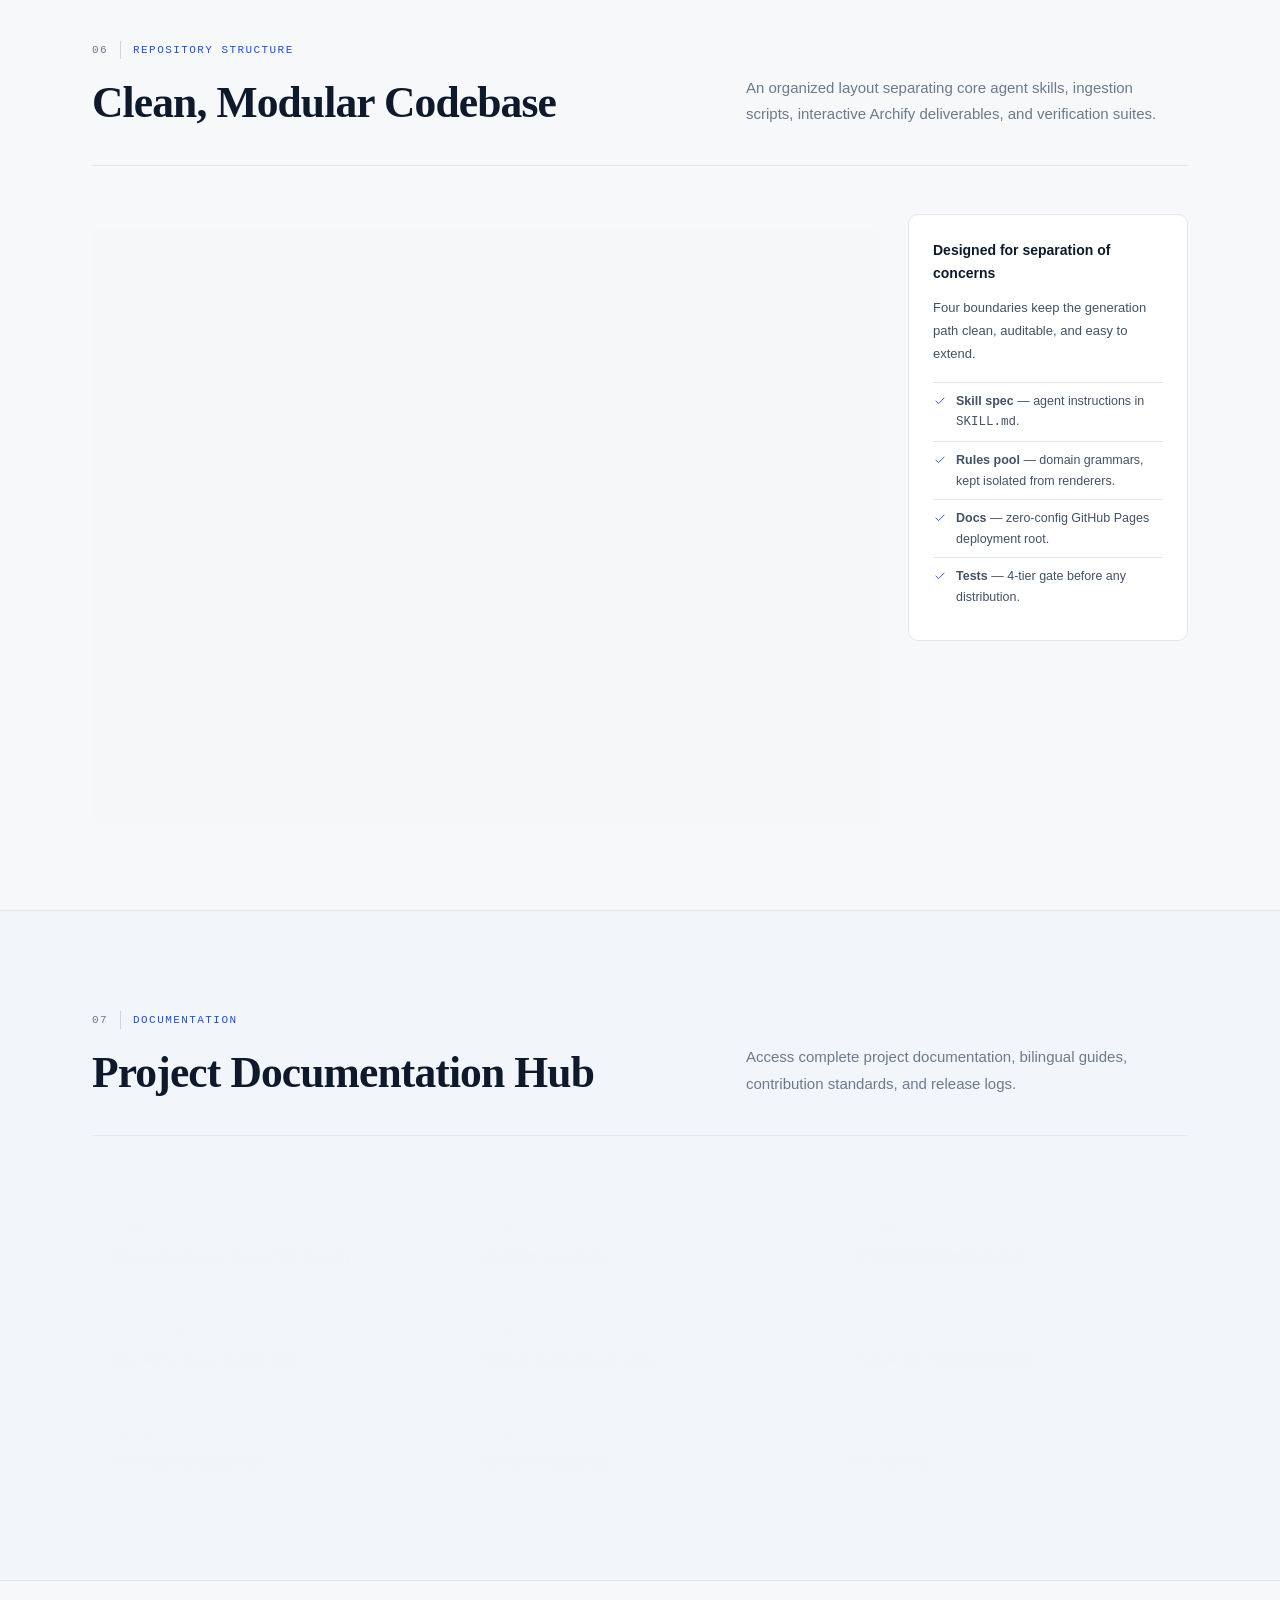
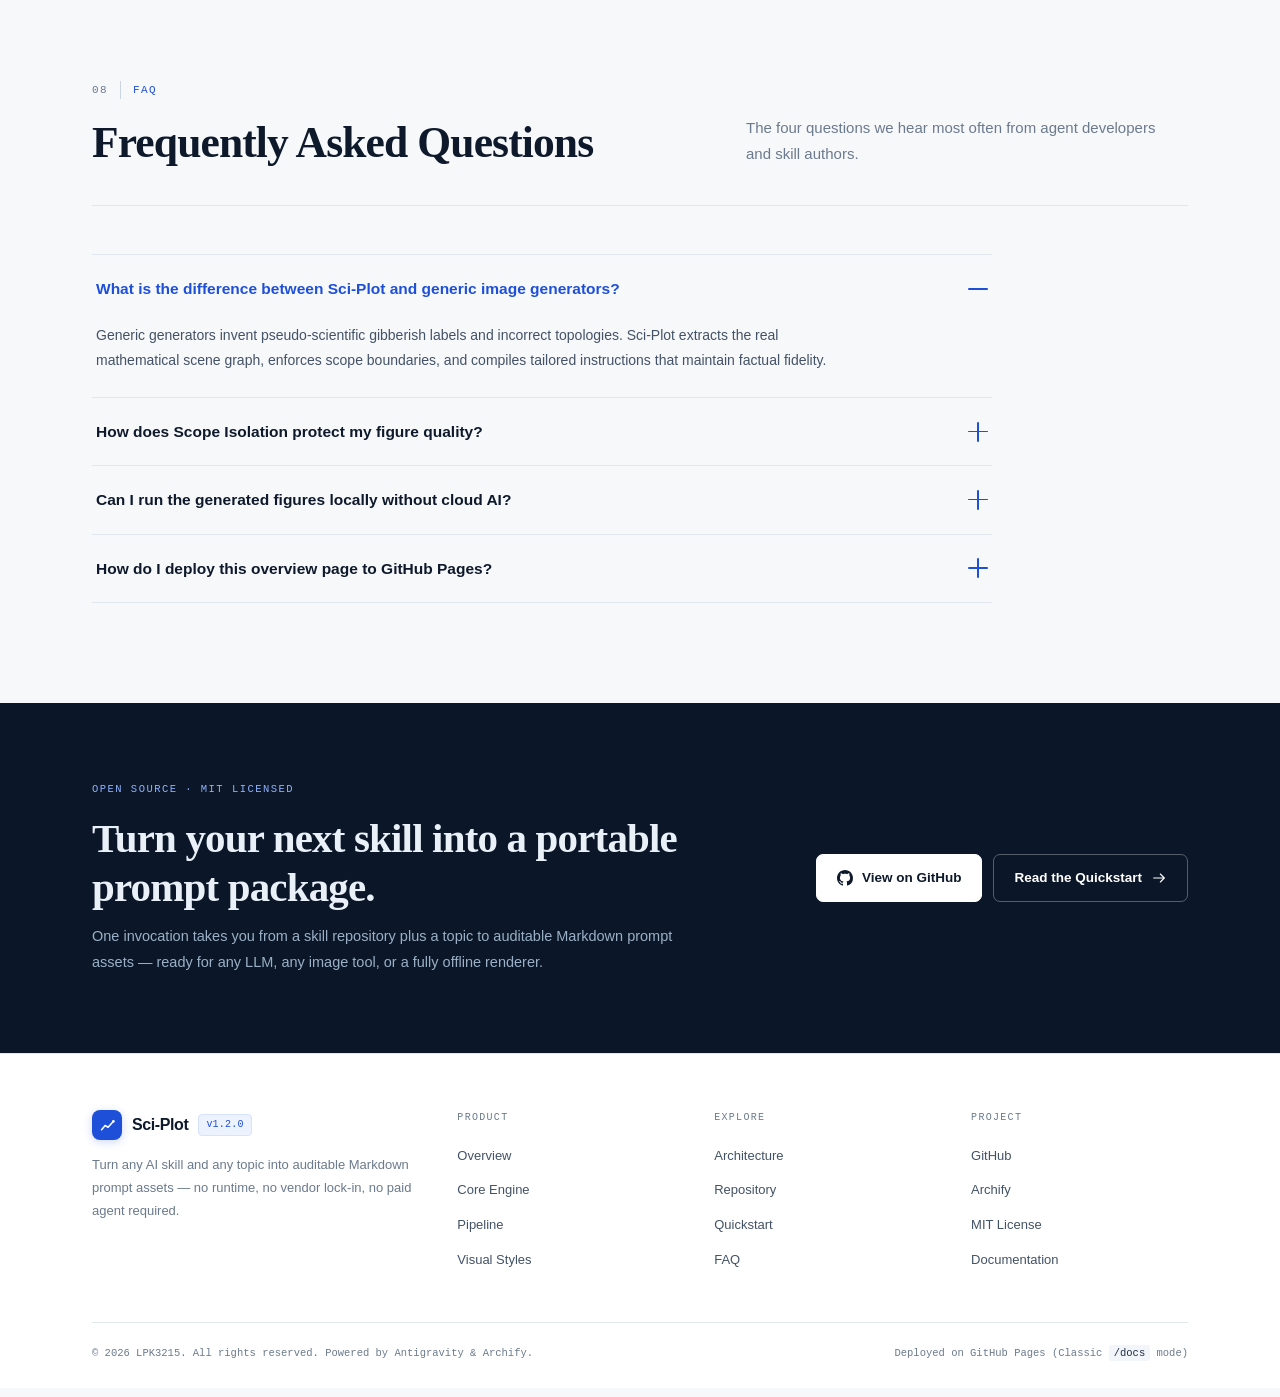
==== commit f6534219: "docs: rebuild all display assets and reposition as a zero-dependency prompt compiler" ====
--- a/index.html
+++ b/index.html
@@ -1,72 +1,85 @@
 <!DOCTYPE html>
 <html lang="en">
 <head>
-  <meta charset="UTF-8">
-  <meta http-equiv="refresh" content="0; url=docs/index.html">
-  <meta name="viewport" content="width=device-width, initial-scale=1.0">
-  <title>Sci-Plot - Scientific Figure Prompt Engine</title>
-  <meta name="description" content="Sci-Plot — Scientific figure prompt engine. From paper to figure, one stop.">
-  <link rel="icon" type="image/svg+xml" href="data:image/svg+xml,%3Csvg xmlns='http://www.w3.org/2000/svg' viewBox='0 0 100 100'%3E%3Ctext y='.9em' font-size='90'%3E📊%3C/text%3E%3C/svg%3E">
-  <style>
-    body {
-      margin: 0;
-      padding: 0;
-      font-family: -apple-system, BlinkMacSystemFont, "Segoe UI", Roboto, sans-serif;
-      background: linear-gradient(135deg, #0f172a 0%, #1e293b 100%);
-      color: #e2e8f0;
-      display: flex;
-      align-items: center;
-      justify-content: center;
-      height: 100vh;
-      text-align: center;
-    }
-    .container {
-      max-width: 600px;
-      padding: 2rem;
-    }
-    h1 {
-      font-size: 2.5rem;
-      margin-bottom: 1rem;
-      background: linear-gradient(135deg, #818cf8 0%, #c084fc 100%);
-      -webkit-background-clip: text;
-      -webkit-text-fill-color: transparent;
-      background-clip: text;
-    }
-    p {
-      font-size: 1.1rem;
-      color: #94a3b8;
-      margin-bottom: 2rem;
-    }
-    .spinner {
-      width: 40px;
-      height: 40px;
-      margin: 0 auto;
-      border: 4px solid rgba(129, 140, 248, 0.2);
-      border-top-color: #818cf8;
-      border-radius: 50%;
-      animation: spin 1s linear infinite;
-    }
-    @keyframes spin {
-      to { transform: rotate(360deg); }
-    }
-    a {
-      color: #818cf8;
-      text-decoration: none;
-    }
-    a:hover {
-      text-decoration: underline;
-    }
-  </style>
+<meta charset="UTF-8">
+<meta http-equiv="refresh" content="0;url=docs/index.html">
+<meta name="viewport" content="width=device-width, initial-scale=1.0">
+<meta name="theme-color" content="#F7F8FA">
+<title>Sci-Plot — Portable Prompt Compiler for AI Skills</title>
+<meta name="description" content="Sci-Plot turns any AI skill plus a topic into portable Markdown prompt assets, with zero runtime dependencies.">
+<link rel="icon" type="image/svg+xml" href="data:image/svg+xml,%3Csvg xmlns='http://www.w3.org/2000/svg' viewBox='0 0 32 32'%3E%3Crect width='32' height='32' rx='7' fill='%231E4FD8'/%3E%3Cpath d='M6 23l6-7 5 3 9-10' fill='none' stroke='%23fff' stroke-width='2.4' stroke-linecap='round' stroke-linejoin='round'/%3E%3Ccircle cx='26' cy='9' r='2' fill='%23fff'/%3E%3C/svg%3E">
+<style>
+:root{
+  --paper:#F7F8FA;--surface:#FFFFFF;--ink:#0E1A2B;--body:#435266;--muted:#6B7A8D;
+  --line:#E1E7EE;--accent:#1E4FD8;--accent-soft:#EDF2FF;
+  --sans:-apple-system,BlinkMacSystemFont,"Segoe UI","PingFang SC","Microsoft YaHei",Arial,sans-serif;
+  --serif:"Cambria","Iowan Old Style",Georgia,"Times New Roman",serif;
+  --mono:Consolas,"SFMono-Regular",Menlo,monospace;
+}
+*,*::before,*::after{box-sizing:border-box}
+html,body{height:100%}
+body{margin:0;background:var(--paper);color:var(--body);font-family:var(--sans);font-size:15px;line-height:1.65;
+  -webkit-font-smoothing:antialiased;display:flex;align-items:center;justify-content:center;padding:28px;
+  background-image:linear-gradient(to right,rgba(30,79,216,.04) 1px,transparent 1px),linear-gradient(to bottom,rgba(30,79,216,.04) 1px,transparent 1px);
+  background-size:40px 40px}
+a{color:inherit;text-decoration:none}
+:focus-visible{outline:2px solid var(--accent);outline-offset:3px;border-radius:3px}
+.panel{width:100%;max-width:600px;background:var(--surface);border:1px solid var(--line);border-radius:12px;
+  padding:44px 44px 34px;box-shadow:0 20px 60px rgba(14,26,43,.08);text-align:center}
+.brand{display:inline-flex;align-items:center;gap:11px;margin-bottom:24px}
+.mark{width:38px;height:38px;border-radius:9px;background:var(--accent);display:grid;place-items:center}
+.name{font-size:18px;font-weight:700;letter-spacing:-.025em;color:var(--ink)}
+.ver{font-family:var(--mono);font-size:10px;color:var(--accent);background:var(--accent-soft);
+  border:1px solid #D9E3FF;padding:2px 7px;border-radius:4px}
+.eyebrow{font-family:var(--mono);font-size:10px;letter-spacing:.14em;text-transform:uppercase;color:var(--accent);margin-bottom:14px}
+h1{font-family:var(--serif);font-size:2.4rem;line-height:1.15;letter-spacing:-.02em;font-weight:600;color:var(--ink);margin:0 0 12px}
+.lede{font-size:14px;color:var(--muted);max-width:420px;margin:0 auto 28px;line-height:1.75}
+.bar{height:3px;border-radius:3px;background:var(--line);overflow:hidden;margin-bottom:26px}
+.bar span{display:block;height:100%;width:38%;background:var(--accent);border-radius:3px;animation:slide 1.4s ease-in-out infinite}
+@keyframes slide{0%{transform:translateX(-100%)}100%{transform:translateX(360%)}}
+.btn{display:inline-flex;align-items:center;justify-content:center;gap:9px;background:var(--accent);color:#fff;
+  font-size:13.5px;font-weight:600;padding:12px 22px;border-radius:7px;transition:background .2s,transform .2s}
+.btn:hover{background:#153DB0;transform:translateY(-2px)}
+.links{display:flex;flex-wrap:wrap;align-items:center;justify-content:center;gap:8px 18px;margin-top:26px;
+  padding-top:22px;border-top:1px solid var(--line)}
+.links a{font-size:12px;color:var(--muted);font-weight:550;transition:color .2s}
+.links a:hover{color:var(--accent)}
+.links .sep{color:#CBD5E0;font-size:11px}
+.foot{margin-top:20px;font-family:var(--mono);font-size:10px;color:var(--muted);letter-spacing:.03em}
+@media(max-width:560px){.panel{padding:32px 24px 28px}h1{font-size:1.9rem}.links .sep{display:none}}
+@media(prefers-reduced-motion:reduce){.bar span{animation:none;width:100%}}
+</style>
 </head>
 <body>
-  <div class="container">
-    <h1>Sci-Plot</h1>
-    <p>Scientific Figure Prompt Engine</p>
-    <div class="spinner"></div>
-    <p style="margin-top: 2rem; font-size: 0.9rem;">
-      Redirecting to project overview...<br>
-      If not redirected, <a href="project_overview.html">click here</a>
-    </p>
-  </div>
+  <main class="panel">
+    <div class="brand">
+      <span class="mark">
+        <svg width="22" height="22" viewBox="0 0 32 32" aria-hidden="true">
+          <path d="M6 23l6-7 5 3 9-10" fill="none" stroke="#fff" stroke-width="2.6" stroke-linecap="round" stroke-linejoin="round"/>
+          <circle cx="26" cy="9" r="2.2" fill="#fff"/>
+        </svg>
+      </span>
+      <span class="name">Sci-Plot</span>
+      <span class="ver">v1.2.0</span>
+    </div>
+
+    <div class="eyebrow">Portable Prompt Compiler for AI Skills</div>
+    <h1>From Skills to Prompts</h1>
+    <p class="lede">Redirecting to the project documentation. If you are not taken there automatically, use the button below.</p>
+
+    <div class="bar" aria-hidden="true"><span></span></div>
+    <a class="btn" href="docs/index.html">Open Documentation <span aria-hidden="true">&#8594;</span></a>
+
+    <nav class="links" aria-label="Quick links">
+      <a href="docs/project_overview/index.html">Project Overview</a><span class="sep">/</span>
+      <a href="docs/archify/core-architecture.html">Interactive Diagrams</a><span class="sep">/</span>
+      <a href="examples/transformer-paper/README.md">Examples</a><span class="sep">/</span>
+      <a href="https://github.com/LPK3215/sci-plot" target="_blank" rel="noopener noreferrer">GitHub</a>
+    </nav>
+
+    <div class="foot">MIT License &#183; Deployed on GitHub Pages</div>
+  </main>
+
+  <noscript><p style="text-align:center;margin-top:20px"><a href="docs/index.html">Continue to the documentation</a></p></noscript>
 </body>
 </html>
